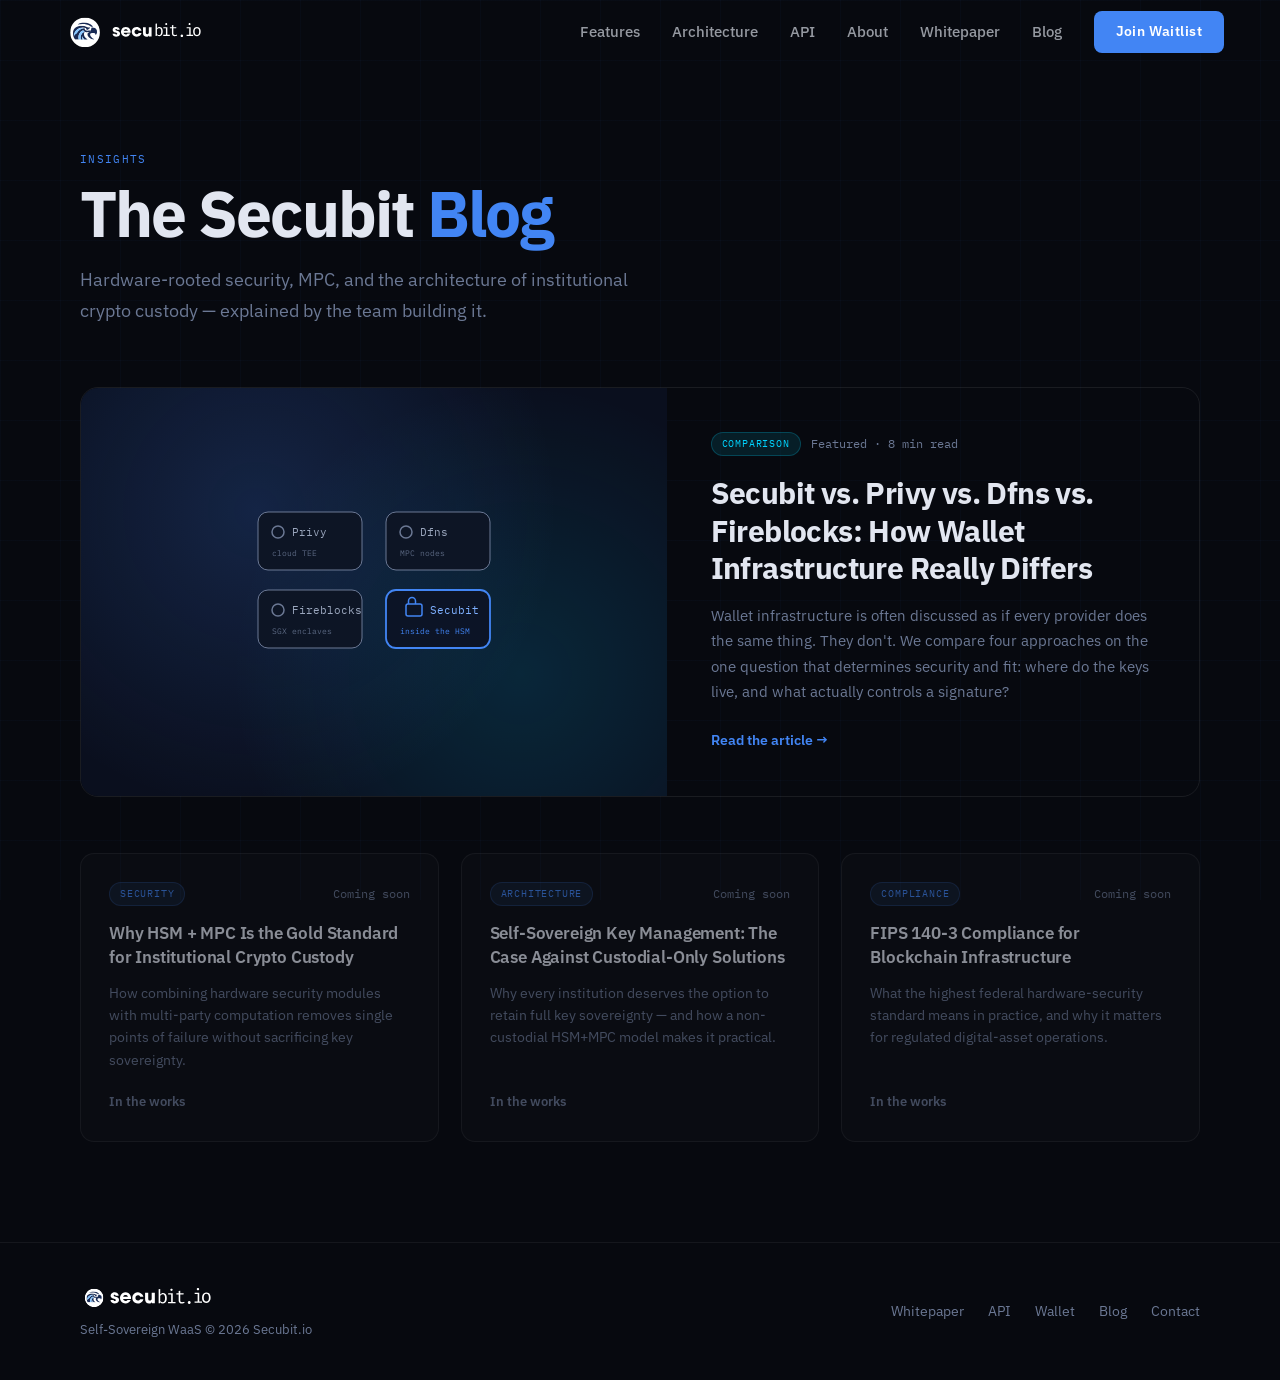
==== blogs/index.html @ 834afca8 "use marked" ====
<!DOCTYPE html>
<html lang="en">
<head>
<meta charset="UTF-8">
<meta name="viewport" content="width=device-width, initial-scale=1.0">
<title>Blog — Secubit</title>
<link rel="icon" href="../logo_favicon.png" type="image/png">
<link rel="preconnect" href="https://fonts.googleapis.com">
<link href="https://fonts.googleapis.com/css2?family=IBM+Plex+Sans:wght@300;400;500;600;700&family=IBM+Plex+Mono:wght@400;500;600&display=swap" rel="stylesheet">
<link rel="stylesheet" href="../styles.css">
<script src="/components.js" defer></script>
</head>
<body>
<div id="page">

<!-- ── Nav (shared, injected by components.js) ── -->
<div id="site-nav"></div>

<!-- ── Hero ── -->
<header class="blog-hero">
  <div class="label">Insights</div>
  <h1>The Secubit <span>Blog</span></h1>
  <p>Hardware-rooted security, MPC, and the architecture of institutional crypto custody — explained by the team building it.</p>
</header>

<div class="blog-wrap">

  <!-- Featured post -->
  <a href="posts.html?post=secubit-vs-privy-dfns-fireblocks" class="featured reveal">
    <div class="featured-visual">
      <svg width="280" height="240" viewBox="0 0 280 240" fill="none" xmlns="http://www.w3.org/2000/svg">
        <!-- four provider chips comparison -->
        <g font-family="IBM Plex Mono, monospace" font-size="11">
          <!-- node 1 -->
          <rect x="24" y="40" width="104" height="58" rx="10" fill="#0d1525" stroke="#6b7894" stroke-width="1"/>
          <circle cx="44" cy="60" r="6" fill="none" stroke="#6b7894" stroke-width="1.5"/>
          <text x="58" y="64" fill="#9aa6bd">Privy</text>
          <text x="38" y="84" fill="#5a6781" font-size="8">cloud TEE</text>
          <!-- node 2 -->
          <rect x="152" y="40" width="104" height="58" rx="10" fill="#0d1525" stroke="#6b7894" stroke-width="1"/>
          <circle cx="172" cy="60" r="6" fill="none" stroke="#6b7894" stroke-width="1.5"/>
          <text x="186" y="64" fill="#9aa6bd">Dfns</text>
          <text x="166" y="84" fill="#5a6781" font-size="8">MPC nodes</text>
          <!-- node 3 -->
          <rect x="24" y="118" width="104" height="58" rx="10" fill="#0d1525" stroke="#6b7894" stroke-width="1"/>
          <circle cx="44" cy="138" r="6" fill="none" stroke="#6b7894" stroke-width="1.5"/>
          <text x="58" y="142" fill="#9aa6bd">Fireblocks</text>
          <text x="38" y="162" fill="#5a6781" font-size="8">SGX enclaves</text>
          <!-- node 4 — Secubit highlighted -->
          <rect x="152" y="118" width="104" height="58" rx="10" fill="#0c1426" stroke="#4285F4" stroke-width="1.8"/>
          <rect x="172" y="132" width="16" height="12" rx="2" fill="none" stroke="#4285F4" stroke-width="1.5"/>
          <path d="M174.5 132 v-3 a3.5 3.5 0 0 1 7 0 v3" fill="none" stroke="#4285F4" stroke-width="1.5"/>
          <text x="196" y="142" fill="#7eb0ff">Secubit</text>
          <text x="166" y="162" fill="#4285F4" font-size="8">inside the HSM</text>
        </g>
      </svg>
    </div>
    <div class="featured-body">
      <div class="tag-row">
        <span class="tag">Comparison</span>
        <span class="meta">Featured · 8 min read</span>
      </div>
      <h2>Secubit vs. Privy vs. Dfns vs. Fireblocks: How Wallet Infrastructure Really Differs</h2>
      <p>Wallet infrastructure is often discussed as if every provider does the same thing. They don't. We compare four approaches on the one question that determines security and fit: where do the keys live, and what actually controls a signature?</p>
      <span class="read-link">Read the article →</span>
    </div>
  </a>

  <!-- Other posts -->
  <div class="posts-grid">
    <div class="post-card soon reveal">
      <div class="tag-row"><span class="tag blue">Security</span><span class="meta">Coming soon</span></div>
      <h3>Why HSM + MPC Is the Gold Standard for Institutional Crypto Custody</h3>
      <p>How combining hardware security modules with multi-party computation removes single points of failure without sacrificing key sovereignty.</p>
      <div class="card-foot">In the works</div>
    </div>
    <div class="post-card soon reveal" style="transition-delay:.1s">
      <div class="tag-row"><span class="tag blue">Architecture</span><span class="meta">Coming soon</span></div>
      <h3>Self-Sovereign Key Management: The Case Against Custodial-Only Solutions</h3>
      <p>Why every institution deserves the option to retain full key sovereignty — and how a non-custodial HSM+MPC model makes it practical.</p>
      <div class="card-foot">In the works</div>
    </div>
    <div class="post-card soon reveal" style="transition-delay:.2s">
      <div class="tag-row"><span class="tag blue">Compliance</span><span class="meta">Coming soon</span></div>
      <h3>FIPS 140-3 Compliance for Blockchain Infrastructure</h3>
      <p>What the highest federal hardware-security standard means in practice, and why it matters for regulated digital-asset operations.</p>
      <div class="card-foot">In the works</div>
    </div>
  </div>

</div>

<!-- ── Footer (shared, injected by components.js) ── -->
<div id="site-footer"></div>

</div>

</body>
</html>
---- styles.css ----
/* ── Reset & Tokens ─────────────────────────────────────────── */
*,
*::before,
*::after {
    box-sizing: border-box;
    margin: 0;
    padding: 0;
}

:root {
    --bg: #07090f;
    --bg2: #0d1120;
    --surface: rgba(255, 255, 255, 0.04);
    --border: rgba(255, 255, 255, 0.08);
    --blue: #4285F4;
    --cyan: #00d4ff;
    --text: #e2e6f0;
    --muted: #6b7894;
    --sans: 'IBM Plex Sans', sans-serif;
    --mono: 'IBM Plex Mono', monospace;
}

html {
    scroll-behavior: smooth;
}

body {
    background: var(--bg);
    color: var(--text);
    font-family: var(--sans);
    line-height: 1.65;
    overflow-x: hidden;
}

/* grid + noise overlays */
body::before {
    content: '';
    position: fixed;
    inset: 0;
    pointer-events: none;
    z-index: 0;
    background-image:
        linear-gradient(rgba(66, 133, 244, .03) 1px, transparent 1px),
        linear-gradient(90deg, rgba(66, 133, 244, .03) 1px, transparent 1px);
    background-size: 60px 60px;
}

#page {
    position: relative;
    z-index: 1;
}

a {
    color: inherit;
}

img {
    max-width: 100%;
    display: block;
}

::-webkit-scrollbar {
    width: 5px;
}

::-webkit-scrollbar-track {
    background: var(--bg);
}

::-webkit-scrollbar-thumb {
    background: rgba(66, 133, 244, .35);
    border-radius: 3px;
}

/* ── Utilities ──────────────────────────────────────────────── */
.label {
    font-family: var(--mono);
    font-size: 11px;
    letter-spacing: .12em;
    text-transform: uppercase;
    color: var(--blue);
    margin-bottom: 12px;
}

.section-head {
    margin-bottom: 56px;
}

.section-head h2 {
    font-size: clamp(28px, 3.5vw, 48px);
    font-weight: 700;
    letter-spacing: -.025em;
    line-height: 1.1;
}

.section-head h2 span {
    color: var(--blue);
}

/* fade-up on scroll */
.reveal {
    opacity: 0;
    transform: translateY(22px);
    transition: opacity .6s ease, transform .6s ease;
}

.reveal.visible {
    opacity: 1;
    transform: none;
}

/* ── Nav ────────────────────────────────────────────────────── */
nav {
    position: fixed;
    top: 0;
    left: 0;
    right: 0;
    z-index: 100;
    height: 64px;
    display: flex;
    align-items: center;
    justify-content: space-between;
    padding: 0 56px;
    transition: background .3s, border-color .3s, backdrop-filter .3s;
}

nav.scrolled {
    background: rgba(7, 9, 15, .92);
    backdrop-filter: blur(14px);
    border-bottom: 1px solid rgba(255, 255, 255, .06);
}

.nav-logo {
    height: 48px;
}

.nav-links {
    display: flex;
    align-items: center;
    gap: 32px;
}

.nav-links a:not(.btn) {
    text-decoration: none;
    font-size: 15px;
    font-weight: 500;
    color: rgba(226, 230, 240, .65);
    transition: color .2s;
}

.nav-links a:not(.btn):hover {
    color: #fff;
}

.btn {
    display: inline-block;
    background: var(--blue);
    color: #fff;
    padding: 9px 22px;
    border-radius: 8px;
    font-size: 14px;
    font-weight: 600;
    letter-spacing: .03em;
    text-decoration: none;
    border: none;
    cursor: pointer;
    font-family: var(--sans);
    transition: opacity .2s;
}

.btn:hover {
    opacity: .82;
}

.btn-ghost {
    background: transparent;
    border: 1px solid rgba(255, 255, 255, .15);
    color: var(--text);
}

.btn-ghost:hover {
    border-color: rgba(255, 255, 255, .35);
    opacity: 1;
}

/* ── Hero ───────────────────────────────────────────────────── */
#hero {
    padding: 110px 80px 72px;
    position: relative;
    overflow: hidden;
}

.hero-inner {
    min-height: calc(100vh - 182px);
    display: grid;
    grid-template-columns: 1fr 1fr;
    align-items: center;
    gap: 72px;
}

.hero-glow-l {
    position: absolute;
    top: 5%;
    left: 5%;
    width: 560px;
    height: 560px;
    border-radius: 50%;
    background: radial-gradient(circle, rgba(66, 133, 244, .14) 0%, transparent 70%);
    pointer-events: none;
}

.hero-glow-r {
    position: absolute;
    top: 25%;
    right: 0%;
    width: 380px;
    height: 380px;
    border-radius: 50%;
    background: radial-gradient(circle, rgba(0, 212, 255, .08) 0%, transparent 70%);
    pointer-events: none;
}

.hero-badge {
    display: inline-flex;
    align-items: center;
    gap: 8px;
    background: rgba(66, 133, 244, .1);
    border: 1px solid rgba(66, 133, 244, .25);
    border-radius: 100px;
    padding: 5px 16px;
    margin-bottom: 24px;
    font-family: var(--mono);
    font-size: 11px;
    color: var(--cyan);
    letter-spacing: .1em;
}

.hero-badge-dot {
    width: 6px;
    height: 6px;
    border-radius: 50%;
    background: var(--cyan);
    animation: blink 1.6s ease-in-out infinite;
}

#hero h1 {
    font-size: clamp(40px, 5vw, 68px);
    font-weight: 700;
    line-height: 1.07;
    letter-spacing: -.03em;
    margin-bottom: 20px;
}

#hero h1 .grad {
    background: linear-gradient(135deg, var(--blue) 0%, var(--cyan) 100%);
    -webkit-background-clip: text;
    -webkit-text-fill-color: transparent;
    background-clip: text;
}

#hero p {
    font-size: 18px;
    color: var(--muted);
    line-height: 1.72;
    max-width: 460px;
    margin-bottom: 32px;
}

.hero-pills {
    display: flex;
    flex-wrap: wrap;
    gap: 9px;
    margin-bottom: 36px;
}

.pill {
    font-family: var(--mono);
    font-size: 12px;
    background: rgba(255, 255, 255, .05);
    border: 1px solid rgba(255, 255, 255, .1);
    padding: 5px 14px;
    border-radius: 6px;
    color: var(--text);
}

.waitlist-form {
    display: flex;
    gap: 10px;
    flex-wrap: wrap;
}

.waitlist-form input[type=email] {
    flex: 1 1 220px;
    padding: 13px 18px;
    border-radius: 8px;
    background: rgba(255, 255, 255, .06);
    border: 1px solid rgba(255, 255, 255, .14);
    color: #fff;
    font-size: 15px;
    font-family: var(--sans);
    outline: none;
}

.waitlist-form input::placeholder {
    color: var(--muted);
}

.waitlist-success {
    display: none;
    background: rgba(0, 212, 255, .08);
    border: 1px solid rgba(0, 212, 255, .3);
    border-radius: 8px;
    padding: 13px 22px;
    color: var(--cyan);
    font-size: 15px;
}

.hero-sublinks {
    display: flex;
    gap: 24px;
    margin-top: 22px;
}

.hero-sublinks a {
    text-decoration: none;
    font-size: 14px;
    font-weight: 600;
    color: var(--blue);
    border-bottom: 1px solid rgba(66, 133, 244, .4);
    padding-bottom: 1px;
    transition: border-color .2s;
}

.hero-sublinks a:hover {
    border-color: var(--blue);
}

/* ── Security Animation ─────────────────────────────────────── */
.anim-wrap {
    width: 100%;
    max-width: 520px;
    margin: 0 auto;
    animation: float 6s ease-in-out infinite;
}

@keyframes float {

    0%,
    100% {
        transform: translateY(0)
    }

    50% {
        transform: translateY(-10px)
    }
}

@keyframes blink {

    0%,
    100% {
        opacity: 1
    }

    50% {
        opacity: 0
    }
}

@keyframes fadeUp {
    from {
        opacity: 0;
        transform: translateY(22px)
    }

    to {
        opacity: 1;
        transform: none
    }
}

/* ── Features ───────────────────────────────────────────────── */
#features {
    padding: 96px 80px;
}

.features-grid {
    display: grid;
    grid-template-columns: repeat(3, 1fr);
    gap: 2px;
    background: rgba(66, 133, 244, .04);
    border-radius: 16px;
    overflow: hidden;
}

.feat-card {
    padding: 36px 32px;
    background: var(--bg);
    border-right: 1px solid rgba(255, 255, 255, .05);
    border-bottom: 1px solid rgba(255, 255, 255, .05);
    transition: background .25s;
    cursor: default;
}

.feat-card:nth-child(3n) {
    border-right: none;
}

.feat-card:nth-child(n+4) {
    border-bottom: none;
}

.feat-card:hover {
    background: rgba(66, 133, 244, .04);
}

.feat-top {
    display: flex;
    justify-content: space-between;
    align-items: flex-start;
    margin-bottom: 16px;
}

.feat-icon {
    font-size: 26px;
    color: var(--blue);
    line-height: 1;
}

.feat-tag {
    font-family: var(--mono);
    font-size: 10px;
    letter-spacing: .08em;
    color: var(--cyan);
    background: rgba(0, 212, 255, .1);
    border: 1px solid rgba(0, 212, 255, .22);
    padding: 3px 10px;
    border-radius: 100px;
}

.feat-card h3 {
    font-size: 17px;
    font-weight: 700;
    margin-bottom: 10px;
    letter-spacing: -.01em;
}

.feat-card p {
    font-size: 14px;
    color: var(--muted);
    line-height: 1.65;
}

/* ── Architecture ───────────────────────────────────────────── */
#architecture {
    padding: 96px 80px;
    background: rgba(66, 133, 244, .04);
}

.arch-head {
    display: flex;
    justify-content: space-between;
    align-items: flex-end;
    margin-bottom: 52px;
    flex-wrap: wrap;
    gap: 20px;
}

.mode-toggle {
    display: flex;
    background: rgba(255, 255, 255, .06);
    border-radius: 10px;
    padding: 4px;
    gap: 2px;
}

.mode-btn {
    padding: 8px 22px;
    border-radius: 7px;
    border: none;
    cursor: pointer;
    font-size: 13px;
    font-weight: 600;
    font-family: var(--sans);
    text-transform: capitalize;
    transition: all .2s;
    background: transparent;
    color: var(--muted);
}

.mode-btn.active {
    background: var(--blue);
    color: #fff;
}

.flow {
    display: flex;
    align-items: center;
    gap: 0;
    flex-wrap: wrap;
    justify-content: center;
    margin-bottom: 36px;
}

.flow-step {
    background: rgba(66, 133, 244, .04);
    border: 1px solid rgba(255, 255, 255, .08);
    border-radius: 12px;
    padding: 24px 28px;
    text-align: center;
    min-width: 140px;
    border-top-width: 2px;
    transition: transform .2s;
}

.flow-step:hover {
    transform: translateY(-4px);
}

.flow-step-num {
    font-family: var(--mono);
    font-size: 10px;
    color: var(--muted);
    margin-bottom: 6px;
}

.flow-step-title {
    font-weight: 700;
    font-size: 15px;
    margin-bottom: 4px;
}

.flow-step-sub {
    font-family: var(--mono);
    font-size: 11px;
}

.flow-arrow {
    padding: 0 8px;
    color: rgba(255, 255, 255, .18);
    font-size: 20px;
}

.arch-callout {
    padding: 24px 32px;
    border-radius: 12px;
    display: flex;
    gap: 16px;
    align-items: flex-start;
}

.arch-callout strong {
    display: block;
    font-size: 15px;
    margin-bottom: 6px;
}

.arch-callout p {
    font-size: 14px;
    color: var(--muted);
    line-height: 1.65;
    margin: 0;
}

/* ── Docs ───────────────────────────────────────────────────── */
#api {
    padding: 96px 80px;
}

.api-inner {
    display: grid;
    grid-template-columns: 1fr 1fr;
    gap: 80px;
    align-items: center;
    max-width: 1200px;
    margin: 0 auto;
}

.doc-links {
    display: flex;
    flex-direction: column;
    gap: 12px;
    margin-top: 32px;
}

.doc-link {
    display: flex;
    align-items: center;
    justify-content: space-between;
    padding: 16px 20px;
    border-radius: 10px;
    background: rgba(66, 133, 244, .04);
    border: 1px solid rgba(255, 255, 255, .08);
    text-decoration: none;
    color: var(--text);
    transition: border-color .2s;
}

.doc-link:hover {
    border-color: rgba(66, 133, 244, .5);
}

.doc-link span {
    font-weight: 600;
    font-size: 15px;
}

.doc-link i {
    font-style: normal;
    font-size: 18px;
}

.codebox {
    background: #080c18;
    border: 1px solid rgba(255, 255, 255, .08);
    border-radius: 14px;
    overflow: hidden;
}

.codebox-bar {
    display: flex;
    align-items: center;
    gap: 8px;
    padding: 14px 20px;
    border-bottom: 1px solid rgba(255, 255, 255, .06);
}

.cb-dot {
    width: 12px;
    height: 12px;
    border-radius: 50%;
}

.codebox-bar span {
    font-family: var(--mono);
    font-size: 12px;
    color: var(--muted);
    margin-left: 8px;
}

pre {
    padding: 24px;
    margin: 0;
    font-family: var(--mono);
    font-size: 12.5px;
    line-height: 1.75;
    color: #c9d1d9;
    overflow-x: auto;
    tab-size: 2;
}

/* ── Blog ───────────────────────────────────────────────────── */
#blog {
    padding: 96px 80px;
    background: rgba(66, 133, 244, .04);
}

.blog-head {
    display: flex;
    justify-content: space-between;
    align-items: flex-end;
    margin-bottom: 44px;
}

.blog-head a {
    color: var(--blue);
    text-decoration: none;
    font-size: 14px;
    font-weight: 600;
}

.blog-grid {
    display: grid;
    grid-template-columns: repeat(3, 1fr);
    gap: 20px;
}

.blog-card {
    display: block;
    text-decoration: none;
    padding: 28px;
    border-radius: 12px;
    background: rgba(255, 255, 255, .03);
    border: 1px solid rgba(255, 255, 255, .07);
    transition: border-color .2s, transform .2s;
}

.blog-card:hover {
    border-color: rgba(66, 133, 244, .35);
    transform: translateY(-4px);
}

.blog-meta {
    display: flex;
    justify-content: space-between;
    align-items: center;
    margin-bottom: 16px;
}

.blog-tag {
    font-family: var(--mono);
    font-size: 10px;
    letter-spacing: .07em;
    color: var(--blue);
    background: rgba(66, 133, 244, .12);
    padding: 3px 10px;
    border-radius: 100px;
}

.blog-date {
    font-size: 12px;
    color: var(--muted);
}

.blog-card h3 {
    font-size: 15px;
    font-weight: 600;
    color: var(--text);
    line-height: 1.5;
    letter-spacing: -.01em;
}

/* ── About ──────────────────────────────────────────────────── */
#about {
    padding: 96px 80px;
}

.about-inner {
    display: grid;
    grid-template-columns: 1fr 1fr;
    gap: 80px;
    align-items: center;
    max-width: 1200px;
    margin: 0 auto;
}

.about-text h2 {
    font-size: clamp(28px, 3vw, 44px);
    font-weight: 700;
    letter-spacing: -.025em;
    margin-bottom: 20px;
    line-height: 1.15;
}

.about-text h2 span {
    color: var(--blue);
}

.about-text p {
    font-size: 16px;
    color: var(--muted);
    line-height: 1.78;
    margin-bottom: 16px;
}

.stats-grid {
    display: grid;
    grid-template-columns: 1fr 1fr;
    gap: 16px;
}

.stat-card {
    padding: 28px 24px;
    border-radius: 12px;
    background: rgba(66, 133, 244, .04);
    border: 1px solid rgba(255, 255, 255, .07);
}

.stat-val {
    font-size: 28px;
    font-weight: 700;
    margin-bottom: 6px;
}

.stat-label {
    font-size: 13px;
    color: var(--muted);
}

/* ── CTA ────────────────────────────────────────────────────── */
#cta {
    padding: 96px 80px;
}

.cta-inner {
    max-width: 680px;
    margin: 0 auto;
    text-align: center;
}

.cta-inner h2 {
    font-size: clamp(32px, 4vw, 56px);
    font-weight: 700;
    letter-spacing: -.03em;
    line-height: 1.08;
    margin-bottom: 18px;
}

.cta-inner p {
    font-size: 17px;
    color: var(--muted);
    line-height: 1.72;
    margin-bottom: 36px;
}

.cta-inner p a {
    color: var(--blue);
}

/* ── Footer ─────────────────────────────────────────────────── */
footer {
    border-top: 1px solid rgba(255, 255, 255, .06);
    padding: 40px 80px;
    display: flex;
    justify-content: space-between;
    align-items: center;
    flex-wrap: wrap;
    gap: 24px;
}

footer img {
    height: 30px;
    margin-bottom: 6px;
}

.footer-copy {
    font-size: 13px;
    color: var(--muted);
}

.footer-links {
    display: flex;
    gap: 24px;
    flex-wrap: wrap;
}

.footer-links a {
    color: var(--muted);
    text-decoration: none;
    font-size: 14px;
    transition: color .2s;
}

.footer-links a:hover {
    color: #fff;
}

/* ── Tweaks Panel ────────────────────────────────────────────── */
#tweaks-panel {
    position: fixed;
    bottom: 24px;
    right: 24px;
    z-index: 200;
    background: #10141f;
    border: 1px solid rgba(255, 255, 255, .12);
    border-radius: 14px;
    padding: 24px;
    width: 260px;
    box-shadow: 0 20px 60px rgba(0, 0, 0, .6);
    display: none;
}

#tweaks-panel.open {
    display: block;
}

.tweaks-head {
    display: flex;
    justify-content: space-between;
    align-items: center;
    margin-bottom: 20px;
}

.tweaks-head span {
    font-weight: 700;
    font-size: 15px;
}

.tweaks-close {
    background: none;
    border: none;
    color: var(--muted);
    cursor: pointer;
    font-size: 18px;
}

.tweak-row {
    margin-bottom: 16px;
}

.tweak-label {
    font-size: 12px;
    color: var(--muted);
    margin-bottom: 8px;
}

.color-swatches {
    display: flex;
    gap: 8px;
}

.swatch {
    width: 26px;
    height: 26px;
    border-radius: 50%;
    cursor: pointer;
    border: 2px solid transparent;
    transition: border-color .15s;
}

.swatch.active {
    border-color: #fff;
}

input[type=range] {
    width: 100%;
    accent-color: var(--blue);
}

/* ── Responsive ─────────────────────────────────────────────── */
@media (max-width:900px) {

    #hero {
        padding: 100px 28px 56px;
    }

    .hero-inner,
    .api-inner,
    .about-inner {
        grid-template-columns: 1fr;
        gap: 40px;
    }

    nav {
        padding: 0 24px;
    }

    .nav-links a:not(.btn) {
        display: none;
    }

    #features,
    #architecture,
    #api,
    #blog,
    #about,
    #cta {
        padding: 72px 28px;
    }

    footer {
        padding: 36px 28px;
        flex-direction: column;
        align-items: flex-start;
    }

    .features-grid,
    .blog-grid {
        grid-template-columns: 1fr;
    }

    .flow {
        gap: 8px 0;
    }

    .flow-arrow {
        transform: rotate(90deg);
    }
}

/* ── Utility additions ──────────────────────────────────────── */
.hero-content {
    animation: fadeUp .8s ease both;
}

.section-inner {
    max-width: 1200px;
    margin: 0 auto;
}

.reveal-delay-1 {
    transition-delay: .1s;
}

.reveal-delay-2 {
    transition-delay: .2s;
}

.reveal-delay-3 {
    transition-delay: .3s;
}

.anim-wrap object {
    width: 100%;
    overflow: visible;
}

/* ── Architecture additions ─────────────────────────────────── */
.arch-title {
    font-size: clamp(28px, 3.5vw, 48px);
    font-weight: 700;
    letter-spacing: -.025em;
}

.whitepaper-wrap {
    margin-top: 40px;
}

.whitepaper-link {
    display: flex;
    align-items: flex-start;
    gap: 14px;
    text-decoration: none;
    background: rgba(66, 133, 244, 0.07);
    border: 1px solid rgba(66, 133, 244, 0.25);
    border-radius: 12px;
    padding: 16px 28px;
    transition: background .2s, border-color .2s;
}

.whitepaper-link:hover {
    background: rgba(66, 133, 244, 0.13);
    border-color: rgba(66, 133, 244, 0.5);
}

.whitepaper-link-title {
    display: block;
    font-size: 15px;
    font-weight: 600;
    color: #e2e6f0;
}

.whitepaper-link-sub {
    display: block;
    font-size: 14px;
    color: var(--muted);
    margin-top: 2px;
}

/* ── Docs additions ─────────────────────────────────────────── */
.api-title {
    font-size: clamp(28px, 3vw, 44px);
    font-weight: 700;
    letter-spacing: -.025em;
    line-height: 1.12;
}

.api-title span {
    color: var(--blue);
}

.api-lead {
    font-size: 16px;
    color: var(--muted);
    line-height: 1.75;
    margin-top: 16px;
}

.doc-badge {
    font-size: 11px;
    font-family: var(--mono);
    font-weight: 400;
    color: var(--muted);
}

.doc-badge--cyan {
    color: var(--cyan);
}

.doc-arrow {
    color: var(--blue);
}

.doc-arrow--cyan {
    color: var(--cyan);
}

/* ── Code box dots ──────────────────────────────────────────── */
.cb-dot--red {
    background: #ff5f57;
}

.cb-dot--yellow {
    background: #febc2e;
}

.cb-dot--green {
    background: #28c840;
}

/* ── Blog additions ─────────────────────────────────────────── */
.blog-title {
    font-size: clamp(24px, 3vw, 40px);
    font-weight: 700;
    letter-spacing: -.025em;
}

/* ── Stat value colours ─────────────────────────────────────── */
.stat-val--blue {
    color: var(--blue);
}

.stat-val--cyan {
    color: var(--cyan);
}

/* ── Label variant ──────────────────────────────────────────── */
.label--cyan {
    color: var(--cyan);
}

/* ── CTA form ───────────────────────────────────────────────── */
#cta-form {
    justify-content: center;
}

#cta-success {
    margin-top: 0;
}

/* ════════════════════════════════════════════════════════════ */
/*  BLOG PAGES (listing + post) — used under /blogs/             */
/*  Base chrome (tokens, nav, footer, .label, .reveal, .btn)     */
/*  is shared with the rest of this file.                        */
/* ════════════════════════════════════════════════════════════ */

/*  Blog index  */
.blog-hero {
    padding: 150px 80px 60px;
    max-width: 1360px;
    margin: 0 auto;
}
.blog-hero h1 {
    font-family: var(--sans);
    font-size: clamp(40px, 5vw, 64px);
    font-weight: 700;
    letter-spacing: -.03em;
    line-height: 1.05;
    margin-bottom: 18px;
}
.blog-hero h1 span { color: var(--blue); }
.blog-hero p {
    font-size: 18px;
    color: var(--muted);
    max-width: 560px;
    line-height: 1.7;
}

.blog-wrap { max-width: 1360px; margin: 0 auto; padding: 0 80px 100px; }

/* Featured post */
.featured {
    display: grid;
    grid-template-columns: 1.1fr 1fr;
    gap: 0;
    border: 1px solid var(--border);
    border-radius: 18px;
    overflow: hidden;
    margin-bottom: 56px;
    text-decoration: none;
    color: inherit;
    transition: border-color .25s, transform .25s;
}
.featured:hover { border-color: rgba(66, 133, 244, .5); transform: translateY(-3px); }
.featured-visual {
    position: relative;
    background:
        radial-gradient(circle at 30% 30%, rgba(66, 133, 244, .18), transparent 60%),
        radial-gradient(circle at 75% 70%, rgba(0, 212, 255, .12), transparent 55%),
        #0a0f1e;
    min-height: 280px;
    display: flex;
    align-items: center;
    justify-content: center;
    overflow: hidden;
}
.featured-body { padding: 44px 44px; display: flex; flex-direction: column; justify-content: center; }
.featured-body .tag-row { display: flex; gap: 10px; align-items: center; margin-bottom: 18px; }
.featured-body h2 {
    font-family: var(--sans);
    font-size: clamp(22px, 2.4vw, 30px);
    font-weight: 700;
    line-height: 1.25;
    letter-spacing: -.02em;
    margin-bottom: 16px;
}
.featured-body p { font-size: 15px; color: var(--muted); line-height: 1.7; margin-bottom: 24px; }
.read-link { font-size: 14px; font-weight: 600; color: var(--blue); display: inline-flex; align-items: center; gap: 6px; }

.tag {
    font-family: var(--mono);
    font-size: 10px;
    letter-spacing: .08em;
    color: var(--cyan);
    background: rgba(0, 212, 255, .1);
    border: 1px solid rgba(0, 212, 255, .22);
    padding: 3px 10px;
    border-radius: 100px;
    text-transform: uppercase;
}
.tag.blue { color: var(--blue); background: rgba(66, 133, 244, .1); border-color: rgba(66, 133, 244, .22); }
.meta { font-size: 12px; color: var(--muted); font-family: var(--mono); }

/* Post grid */
.posts-grid { display: grid; grid-template-columns: repeat(3, 1fr); gap: 22px; }
.post-card {
    display: flex;
    flex-direction: column;
    padding: 28px;
    border-radius: 14px;
    background: rgba(255, 255, 255, .03);
    border: 1px solid var(--border);
    text-decoration: none;
    color: inherit;
    transition: border-color .25s, transform .25s;
}
.post-card.linked:hover { border-color: rgba(66, 133, 244, .4); transform: translateY(-4px); }
.post-card .tag-row { display: flex; justify-content: space-between; align-items: center; margin-bottom: 16px; }
.post-card h3 { font-family: var(--sans); font-size: 17px; font-weight: 600; line-height: 1.4; letter-spacing: -.01em; margin-bottom: 12px; }
.post-card p { font-size: 14px; color: var(--muted); line-height: 1.6; flex-grow: 1; }
.post-card .card-foot { margin-top: 20px; font-size: 13px; font-weight: 600; color: var(--blue); }
.post-card.soon { opacity: .6; }
.post-card.soon .card-foot { color: var(--muted); }

/*  Blog post  */
.post-hero {
    max-width: 920px;
    margin: 0 auto;
    padding: 140px 80px 0;
}
.back-link {
    display: inline-flex;
    align-items: center;
    gap: 7px;
    font-size: 14px;
    font-weight: 500;
    color: var(--muted);
    text-decoration: none;
    margin-bottom: 32px;
    transition: color .2s;
}
.back-link:hover { color: var(--text); }
.post-hero .tag-row { display: flex; gap: 12px; align-items: center; margin-bottom: 22px; }
.post-hero h1 {
    font-family: var(--sans);
    font-size: clamp(30px, 4vw, 46px);
    font-weight: 700;
    line-height: 1.18;
    letter-spacing: -.025em;
    margin-bottom: 28px;
}
.byline {
    display: flex;
    align-items: center;
    gap: 14px;
    padding-bottom: 36px;
    border-bottom: 1px solid var(--border);
}
.byline .avatar {
    width: 44px;
    height: 44px;
    border-radius: 50%;
    background: linear-gradient(135deg, var(--blue), var(--cyan));
    display: flex;
    align-items: center;
    justify-content: center;
    font-weight: 700;
    font-size: 16px;
    color: #fff;
    flex-shrink: 0;
}
.byline .who { font-size: 14px; font-weight: 600; }
.byline .when { font-size: 13px; color: var(--muted); }

/* article body */
.article { max-width: 920px; margin: 0 auto; padding: 44px 80px 60px; }
.article > * { margin-bottom: 24px; }
.article p { font-size: 17px; line-height: 1.78; color: #c3cad8; }
.article .lead { font-size: 19px; color: var(--text); line-height: 1.7; }
.article h2 {
    font-family: var(--sans);
    font-size: 27px;
    font-weight: 700;
    letter-spacing: -.02em;
    margin-top: 24px;
    margin-bottom: 16px;
    padding-top: 16px;
}
.article h3 {
    font-family: var(--sans);
    font-size: 20px;
    font-weight: 600;
    letter-spacing: -.01em;
    margin-top: 16px;
    margin-bottom: 4px;
    color: var(--text);
}
.article strong { color: var(--text); font-weight: 600; }
.article a { color: var(--blue); text-decoration: none; border-bottom: 1px solid rgba(66, 133, 244, .4); }
.article a:hover { border-color: var(--blue); }
.article ul { list-style: none; padding: 0; }
.article ul li {
    font-size: 17px;
    line-height: 1.7;
    color: #c3cad8;
    padding-left: 26px;
    position: relative;
    margin-bottom: 14px;
}
.article ul li::before {
    content: '';
    position: absolute;
    left: 4px;
    top: 12px;
    width: 7px;
    height: 7px;
    border-radius: 50%;
    background: var(--blue);
}
.article hr { border: none; border-top: 1px solid var(--border); margin: 40px 0; }

/* highlight callout for best-fit lines */
.bestfit {
    background: rgba(66, 133, 244, .06);
    border-left: 3px solid var(--blue);
    border-radius: 0 8px 8px 0;
    padding: 14px 20px;
    font-size: 16px;
    color: var(--text);
}

/* table */
.table-scroll { overflow-x: auto; border: 1px solid var(--border); border-radius: 12px; margin: 8px 0; }
table.cmp {
    border-collapse: collapse;
    width: 100%;
    min-width: 680px;
    font-size: 13.5px;
}
table.cmp th, table.cmp td {
    padding: 13px 16px;
    text-align: left;
    vertical-align: top;
    border-bottom: 1px solid var(--border);
    line-height: 1.5;
}
table.cmp thead th {
    background: rgba(255, 255, 255, .03);
    font-family: var(--mono);
    font-size: 12px;
    letter-spacing: .03em;
    color: var(--text);
    font-weight: 600;
}
table.cmp thead th:last-child { color: var(--cyan); }
table.cmp tbody th {
    font-weight: 600;
    color: var(--text);
    background: rgba(255, 255, 255, .015);
    white-space: nowrap;
}
table.cmp td { color: var(--muted); }
table.cmp td:last-child { color: #aebbd0; }
table.cmp tbody tr:last-child th, table.cmp tbody tr:last-child td { border-bottom: none; }
table.cmp sup { color: var(--blue); font-size: 10px; }

/* references */
.references { max-width: 920px; margin: 0 auto; padding: 0 80px 40px; }
.references h2 { font-family: var(--sans); font-size: 20px; font-weight: 700; margin-bottom: 18px; }
.references ol { padding-left: 20px; }
.references li { font-size: 13.5px; color: var(--muted); line-height: 1.6; margin-bottom: 12px; word-break: break-word; }
.references a { color: var(--blue); text-decoration: none; }
.references a:hover { text-decoration: underline; }
.disclaimer { font-size: 12.5px; color: var(--muted); font-style: italic; line-height: 1.7; margin-top: 28px; }

/* CTA strip */
.post-cta {
    max-width: 920px;
    margin: 0 auto 90px;
    padding: 0 80px;
}
.post-cta-inner {
    background: linear-gradient(180deg, rgba(66, 133, 244, .08), rgba(66, 133, 244, .02));
    border: 1px solid rgba(66, 133, 244, .25);
    border-radius: 16px;
    padding: 40px;
    text-align: center;
}
.post-cta-inner h3 { font-family: var(--sans); font-size: 26px; font-weight: 700; margin-bottom: 12px; letter-spacing: -.02em; }
.post-cta-inner p { font-size: 15px; color: var(--muted); margin-bottom: 24px; }

/* Posts are rendered from Markdown at blogs/posts.html?post=<slug>. The renderer
   reuses the post-hero + .article look and JS adds .lead / table.cmp / .bestfit /
   .references so it matches a normal post; these rules only cover the few elements
   .article doesn't already style (ol, blockquote, code). */
.md-rendered ol { padding-left: 22px; }
.md-rendered ol li { font-size: 17px; line-height: 1.7; color: #c3cad8; margin-bottom: 14px; }
.md-rendered blockquote {
    border-left: 3px solid var(--blue);
    background: rgba(66, 133, 244, .06);
    border-radius: 0 8px 8px 0;
    padding: 14px 20px;
    color: var(--text);
}
.md-rendered blockquote > :last-child { margin-bottom: 0; }
.md-rendered img { border-radius: 12px; }
.md-rendered code {
    font-family: var(--mono);
    font-size: .9em;
    background: var(--surface);
    border: 1px solid var(--border);
    border-radius: 5px;
    padding: 1px 6px;
}
.md-rendered pre {
    background: var(--surface);
    border: 1px solid var(--border);
    border-radius: 12px;
    padding: 18px 20px;
    overflow-x: auto;
}
.md-rendered pre code { background: none; border: none; padding: 0; font-size: 13.5px; line-height: 1.7; }

/* Blog responsive (nav/footer handled by the shared @media above) */
@media (max-width: 900px) {
    .blog-hero { padding: 120px 24px 40px; }
    .blog-wrap { padding: 0 24px 70px; }
    .featured { grid-template-columns: 1fr; }
    .featured-visual { min-height: 200px; }
    .featured-body { padding: 32px 28px; }
    .posts-grid { grid-template-columns: 1fr; }
    .post-hero, .article, .references, .post-cta { padding-left: 22px; padding-right: 22px; }
}
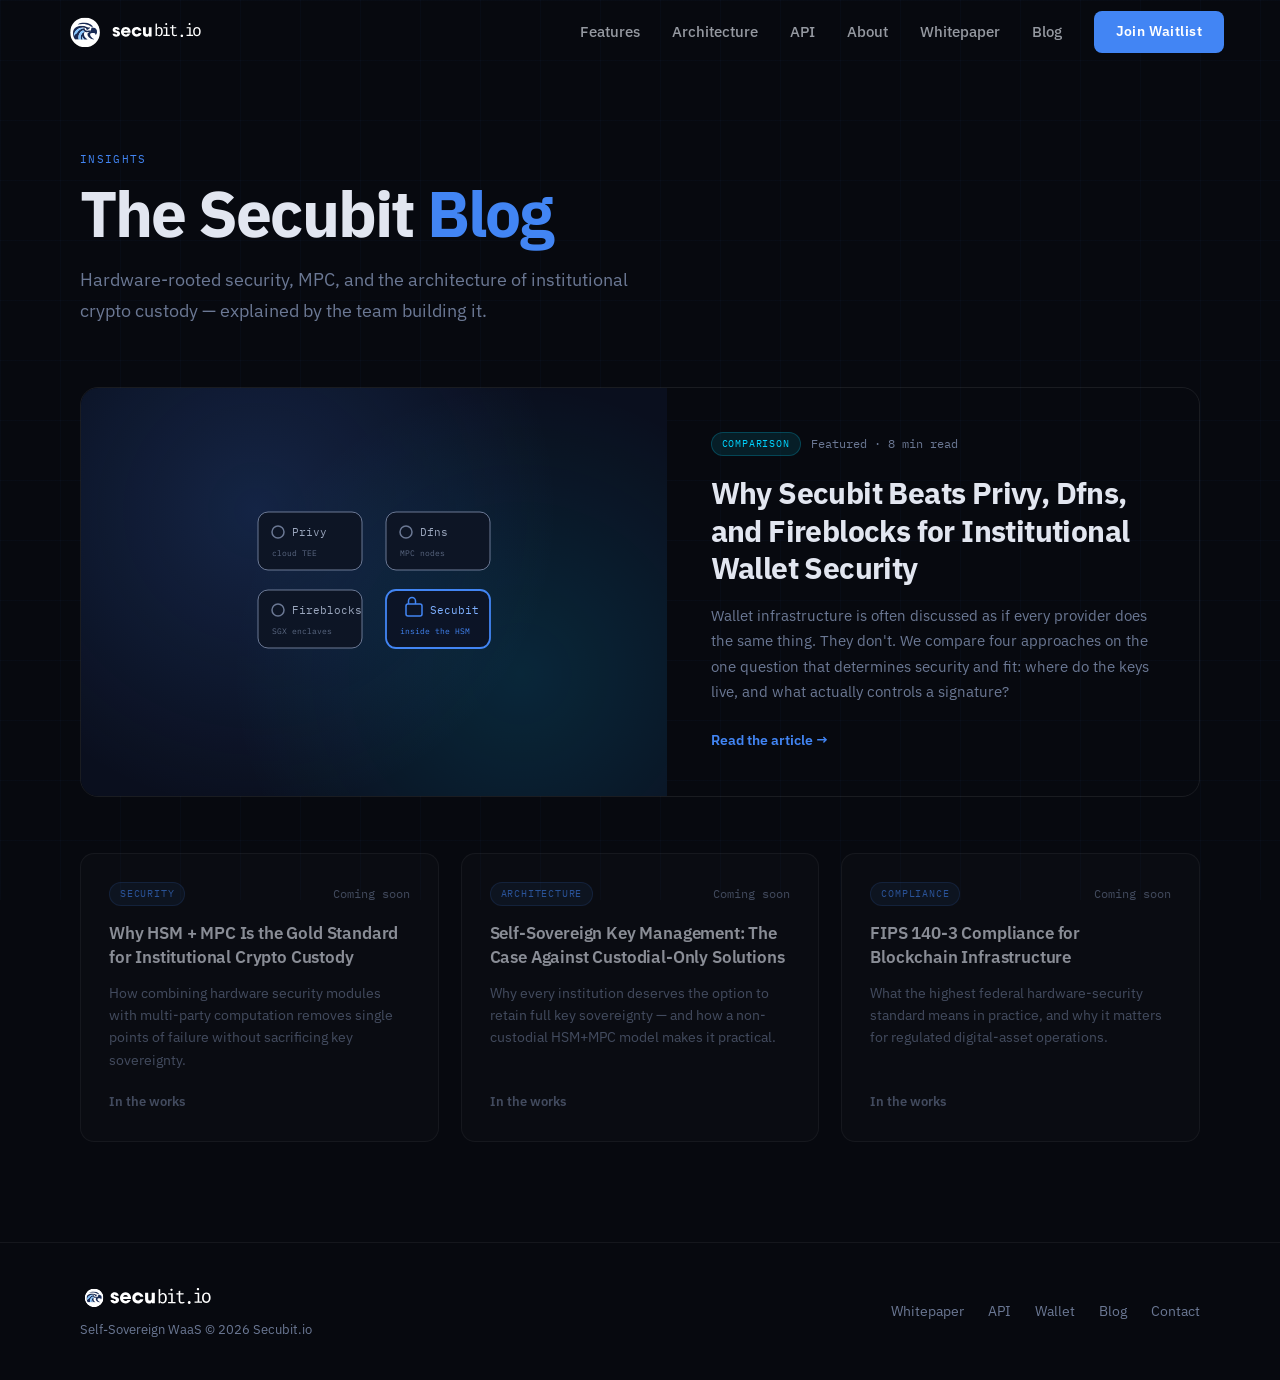
==== commit 98281c3f: "update the post content" ====
--- a/blogs/index.html
+++ b/blogs/index.html
@@ -1,99 +1,111 @@
 <!DOCTYPE html>
 <html lang="en">
+
 <head>
-<meta charset="UTF-8">
-<meta name="viewport" content="width=device-width, initial-scale=1.0">
-<title>Blog — Secubit</title>
-<link rel="icon" href="../logo_favicon.png" type="image/png">
-<link rel="preconnect" href="https://fonts.googleapis.com">
-<link href="https://fonts.googleapis.com/css2?family=IBM+Plex+Sans:wght@300;400;500;600;700&family=IBM+Plex+Mono:wght@400;500;600&display=swap" rel="stylesheet">
-<link rel="stylesheet" href="../styles.css">
-<script src="/components.js" defer></script>
+  <meta charset="UTF-8">
+  <meta name="viewport" content="width=device-width, initial-scale=1.0">
+  <title>Blog — Secubit</title>
+  <link rel="icon" href="../logo_favicon.png" type="image/png">
+  <link rel="preconnect" href="https://fonts.googleapis.com">
+  <link
+    href="https://fonts.googleapis.com/css2?family=IBM+Plex+Sans:wght@300;400;500;600;700&family=IBM+Plex+Mono:wght@400;500;600&display=swap"
+    rel="stylesheet">
+  <link rel="stylesheet" href="../styles.css">
+  <script src="/components.js" defer></script>
 </head>
+
 <body>
-<div id="page">
+  <div id="page">
 
-<!-- ── Nav (shared, injected by components.js) ── -->
-<div id="site-nav"></div>
+    <!-- ── Nav (shared, injected by components.js) ── -->
+    <div id="site-nav"></div>
 
-<!-- ── Hero ── -->
-<header class="blog-hero">
-  <div class="label">Insights</div>
-  <h1>The Secubit <span>Blog</span></h1>
-  <p>Hardware-rooted security, MPC, and the architecture of institutional crypto custody — explained by the team building it.</p>
-</header>
+    <!-- ── Hero ── -->
+    <header class="blog-hero">
+      <div class="label">Insights</div>
+      <h1>The Secubit <span>Blog</span></h1>
+      <p>Hardware-rooted security, MPC, and the architecture of institutional crypto custody — explained by the team
+        building it.</p>
+    </header>
 
-<div class="blog-wrap">
+    <div class="blog-wrap">
 
-  <!-- Featured post -->
-  <a href="posts.html?post=secubit-vs-privy-dfns-fireblocks" class="featured reveal">
-    <div class="featured-visual">
-      <svg width="280" height="240" viewBox="0 0 280 240" fill="none" xmlns="http://www.w3.org/2000/svg">
-        <!-- four provider chips comparison -->
-        <g font-family="IBM Plex Mono, monospace" font-size="11">
-          <!-- node 1 -->
-          <rect x="24" y="40" width="104" height="58" rx="10" fill="#0d1525" stroke="#6b7894" stroke-width="1"/>
-          <circle cx="44" cy="60" r="6" fill="none" stroke="#6b7894" stroke-width="1.5"/>
-          <text x="58" y="64" fill="#9aa6bd">Privy</text>
-          <text x="38" y="84" fill="#5a6781" font-size="8">cloud TEE</text>
-          <!-- node 2 -->
-          <rect x="152" y="40" width="104" height="58" rx="10" fill="#0d1525" stroke="#6b7894" stroke-width="1"/>
-          <circle cx="172" cy="60" r="6" fill="none" stroke="#6b7894" stroke-width="1.5"/>
-          <text x="186" y="64" fill="#9aa6bd">Dfns</text>
-          <text x="166" y="84" fill="#5a6781" font-size="8">MPC nodes</text>
-          <!-- node 3 -->
-          <rect x="24" y="118" width="104" height="58" rx="10" fill="#0d1525" stroke="#6b7894" stroke-width="1"/>
-          <circle cx="44" cy="138" r="6" fill="none" stroke="#6b7894" stroke-width="1.5"/>
-          <text x="58" y="142" fill="#9aa6bd">Fireblocks</text>
-          <text x="38" y="162" fill="#5a6781" font-size="8">SGX enclaves</text>
-          <!-- node 4 — Secubit highlighted -->
-          <rect x="152" y="118" width="104" height="58" rx="10" fill="#0c1426" stroke="#4285F4" stroke-width="1.8"/>
-          <rect x="172" y="132" width="16" height="12" rx="2" fill="none" stroke="#4285F4" stroke-width="1.5"/>
-          <path d="M174.5 132 v-3 a3.5 3.5 0 0 1 7 0 v3" fill="none" stroke="#4285F4" stroke-width="1.5"/>
-          <text x="196" y="142" fill="#7eb0ff">Secubit</text>
-          <text x="166" y="162" fill="#4285F4" font-size="8">inside the HSM</text>
-        </g>
-      </svg>
+      <!-- Featured post -->
+      <a href="posts.html?post=secubit-vs-privy-dfns-fireblocks" class="featured reveal">
+        <div class="featured-visual">
+          <svg width="280" height="240" viewBox="0 0 280 240" fill="none" xmlns="http://www.w3.org/2000/svg">
+            <!-- four provider chips comparison -->
+            <g font-family="IBM Plex Mono, monospace" font-size="11">
+              <!-- node 1 -->
+              <rect x="24" y="40" width="104" height="58" rx="10" fill="#0d1525" stroke="#6b7894" stroke-width="1" />
+              <circle cx="44" cy="60" r="6" fill="none" stroke="#6b7894" stroke-width="1.5" />
+              <text x="58" y="64" fill="#9aa6bd">Privy</text>
+              <text x="38" y="84" fill="#5a6781" font-size="8">cloud TEE</text>
+              <!-- node 2 -->
+              <rect x="152" y="40" width="104" height="58" rx="10" fill="#0d1525" stroke="#6b7894" stroke-width="1" />
+              <circle cx="172" cy="60" r="6" fill="none" stroke="#6b7894" stroke-width="1.5" />
+              <text x="186" y="64" fill="#9aa6bd">Dfns</text>
+              <text x="166" y="84" fill="#5a6781" font-size="8">MPC nodes</text>
+              <!-- node 3 -->
+              <rect x="24" y="118" width="104" height="58" rx="10" fill="#0d1525" stroke="#6b7894" stroke-width="1" />
+              <circle cx="44" cy="138" r="6" fill="none" stroke="#6b7894" stroke-width="1.5" />
+              <text x="58" y="142" fill="#9aa6bd">Fireblocks</text>
+              <text x="38" y="162" fill="#5a6781" font-size="8">SGX enclaves</text>
+              <!-- node 4 — Secubit highlighted -->
+              <rect x="152" y="118" width="104" height="58" rx="10" fill="#0c1426" stroke="#4285F4"
+                stroke-width="1.8" />
+              <rect x="172" y="132" width="16" height="12" rx="2" fill="none" stroke="#4285F4" stroke-width="1.5" />
+              <path d="M174.5 132 v-3 a3.5 3.5 0 0 1 7 0 v3" fill="none" stroke="#4285F4" stroke-width="1.5" />
+              <text x="196" y="142" fill="#7eb0ff">Secubit</text>
+              <text x="166" y="162" fill="#4285F4" font-size="8">inside the HSM</text>
+            </g>
+          </svg>
+        </div>
+        <div class="featured-body">
+          <div class="tag-row">
+            <span class="tag">Comparison</span>
+            <span class="meta">Featured · 8 min read</span>
+          </div>
+          <h2>Why Secubit Beats Privy, Dfns, and Fireblocks for Institutional Wallet Security</h2>
+          <p>Wallet infrastructure is often discussed as if every provider does the same thing. They don't. We compare
+            four approaches on the one question that determines security and fit: where do the keys live, and what
+            actually controls a signature?</p>
+          <span class="read-link">Read the article →</span>
+        </div>
+      </a>
+
+      <!-- Other posts -->
+      <div class="posts-grid">
+        <div class="post-card soon reveal">
+          <div class="tag-row"><span class="tag blue">Security</span><span class="meta">Coming soon</span></div>
+          <h3>Why HSM + MPC Is the Gold Standard for Institutional Crypto Custody</h3>
+          <p>How combining hardware security modules with multi-party computation removes single points of failure
+            without sacrificing key sovereignty.</p>
+          <div class="card-foot">In the works</div>
+        </div>
+        <div class="post-card soon reveal" style="transition-delay:.1s">
+          <div class="tag-row"><span class="tag blue">Architecture</span><span class="meta">Coming soon</span></div>
+          <h3>Self-Sovereign Key Management: The Case Against Custodial-Only Solutions</h3>
+          <p>Why every institution deserves the option to retain full key sovereignty — and how a non-custodial HSM+MPC
+            model makes it practical.</p>
+          <div class="card-foot">In the works</div>
+        </div>
+        <div class="post-card soon reveal" style="transition-delay:.2s">
+          <div class="tag-row"><span class="tag blue">Compliance</span><span class="meta">Coming soon</span></div>
+          <h3>FIPS 140-3 Compliance for Blockchain Infrastructure</h3>
+          <p>What the highest federal hardware-security standard means in practice, and why it matters for regulated
+            digital-asset operations.</p>
+          <div class="card-foot">In the works</div>
+        </div>
+      </div>
+
     </div>
-    <div class="featured-body">
-      <div class="tag-row">
-        <span class="tag">Comparison</span>
-        <span class="meta">Featured · 8 min read</span>
-      </div>
-      <h2>Secubit vs. Privy vs. Dfns vs. Fireblocks: How Wallet Infrastructure Really Differs</h2>
-      <p>Wallet infrastructure is often discussed as if every provider does the same thing. They don't. We compare four approaches on the one question that determines security and fit: where do the keys live, and what actually controls a signature?</p>
-      <span class="read-link">Read the article →</span>
-    </div>
-  </a>
 
-  <!-- Other posts -->
-  <div class="posts-grid">
-    <div class="post-card soon reveal">
-      <div class="tag-row"><span class="tag blue">Security</span><span class="meta">Coming soon</span></div>
-      <h3>Why HSM + MPC Is the Gold Standard for Institutional Crypto Custody</h3>
-      <p>How combining hardware security modules with multi-party computation removes single points of failure without sacrificing key sovereignty.</p>
-      <div class="card-foot">In the works</div>
-    </div>
-    <div class="post-card soon reveal" style="transition-delay:.1s">
-      <div class="tag-row"><span class="tag blue">Architecture</span><span class="meta">Coming soon</span></div>
-      <h3>Self-Sovereign Key Management: The Case Against Custodial-Only Solutions</h3>
-      <p>Why every institution deserves the option to retain full key sovereignty — and how a non-custodial HSM+MPC model makes it practical.</p>
-      <div class="card-foot">In the works</div>
-    </div>
-    <div class="post-card soon reveal" style="transition-delay:.2s">
-      <div class="tag-row"><span class="tag blue">Compliance</span><span class="meta">Coming soon</span></div>
-      <h3>FIPS 140-3 Compliance for Blockchain Infrastructure</h3>
-      <p>What the highest federal hardware-security standard means in practice, and why it matters for regulated digital-asset operations.</p>
-      <div class="card-foot">In the works</div>
-    </div>
+    <!-- ── Footer (shared, injected by components.js) ── -->
+    <div id="site-footer"></div>
+
   </div>
 
-</div>
+</body>
 
-<!-- ── Footer (shared, injected by components.js) ── -->
-<div id="site-footer"></div>
-
-</div>
-
-</body>
-</html>
+</html>
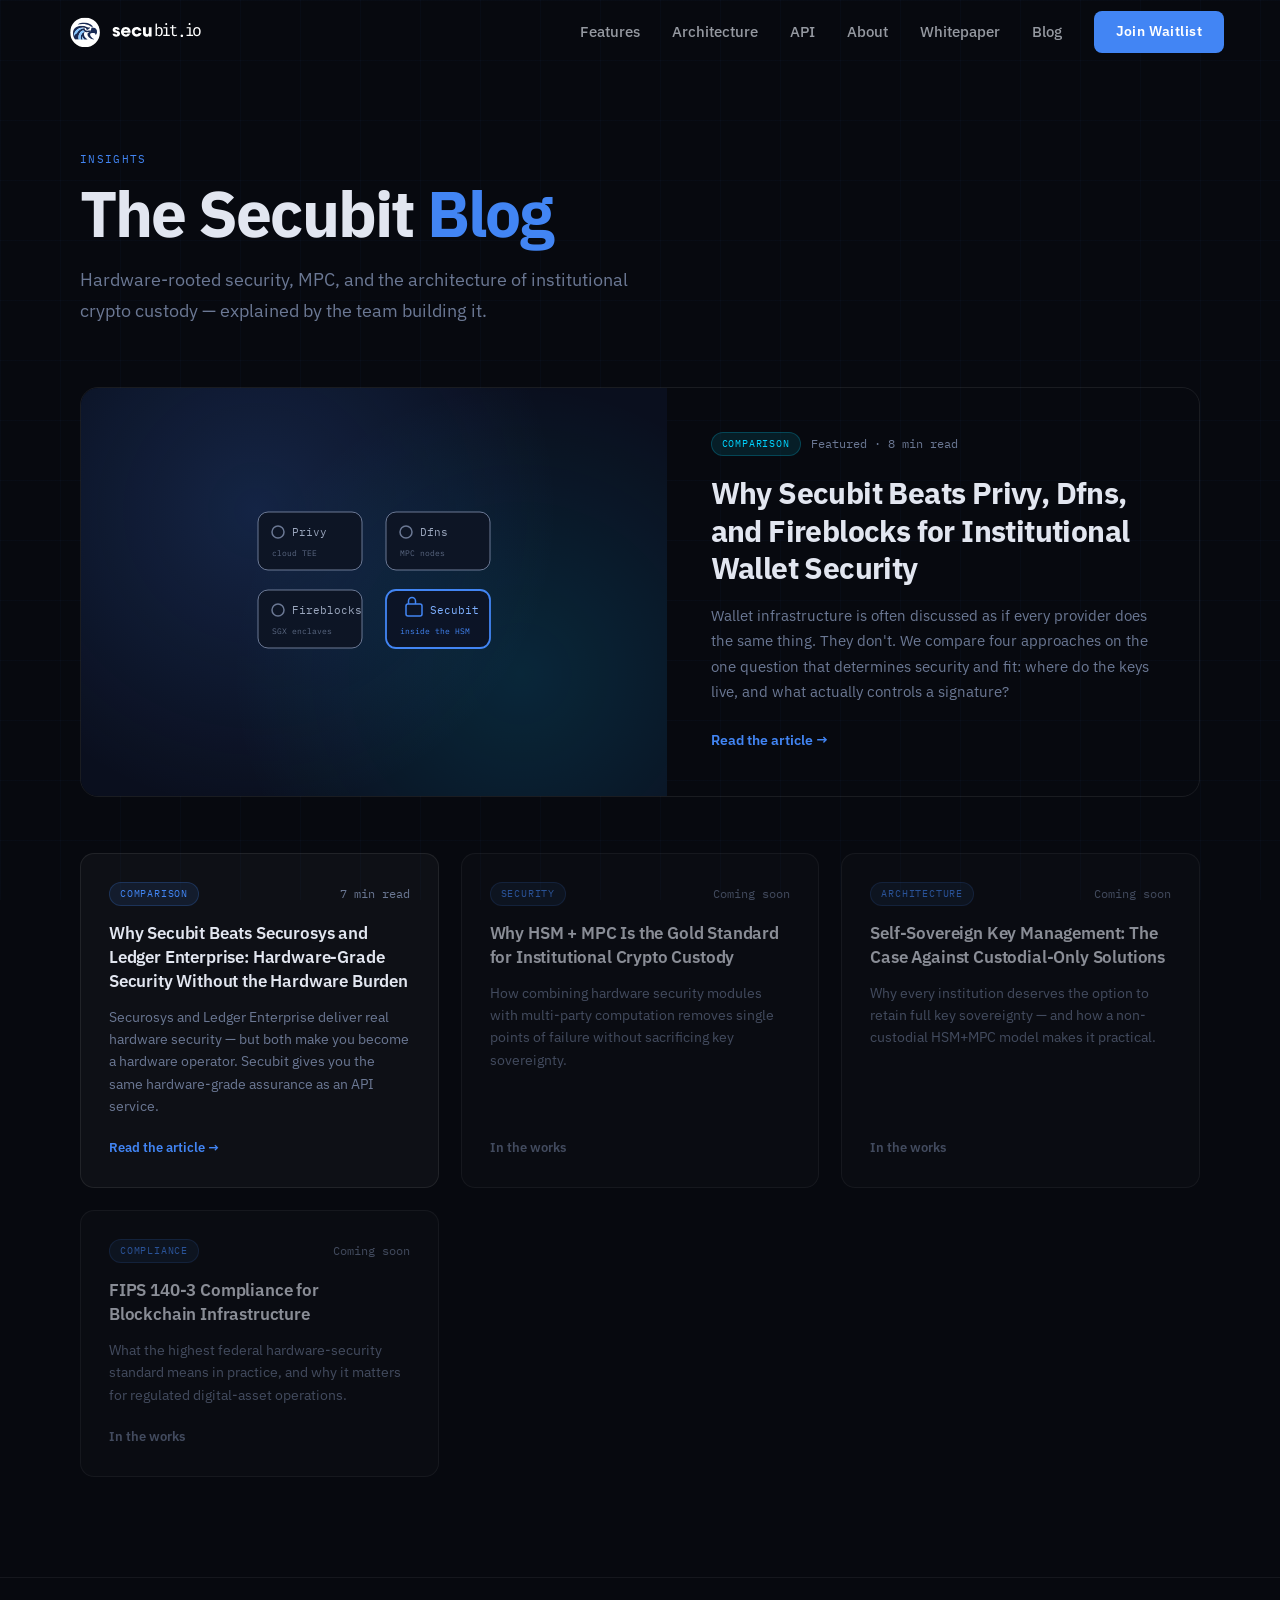
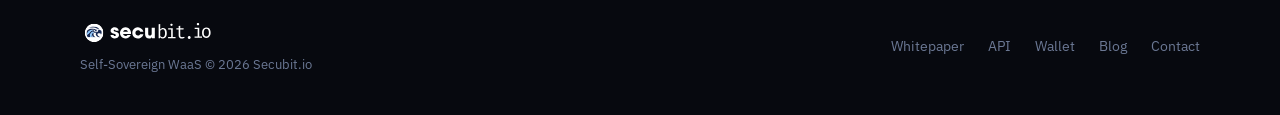
==== commit 887e18a3: "add 2nd post" ====
--- a/blogs/index.html
+++ b/blogs/index.html
@@ -76,6 +76,13 @@
 
       <!-- Other posts -->
       <div class="posts-grid">
+        <a href="posts.html?post=secubit-vs-securosys-ledger-enterprise" class="post-card linked reveal">
+          <div class="tag-row"><span class="tag blue">Comparison</span><span class="meta">7 min read</span></div>
+          <h3>Why Secubit Beats Securosys and Ledger Enterprise: Hardware-Grade Security Without the Hardware Burden</h3>
+          <p>Securosys and Ledger Enterprise deliver real hardware security — but both make you become a hardware
+            operator. Secubit gives you the same hardware-grade assurance as an API service.</p>
+          <div class="card-foot">Read the article →</div>
+        </a>
         <div class="post-card soon reveal">
           <div class="tag-row"><span class="tag blue">Security</span><span class="meta">Coming soon</span></div>
           <h3>Why HSM + MPC Is the Gold Standard for Institutional Crypto Custody</h3>
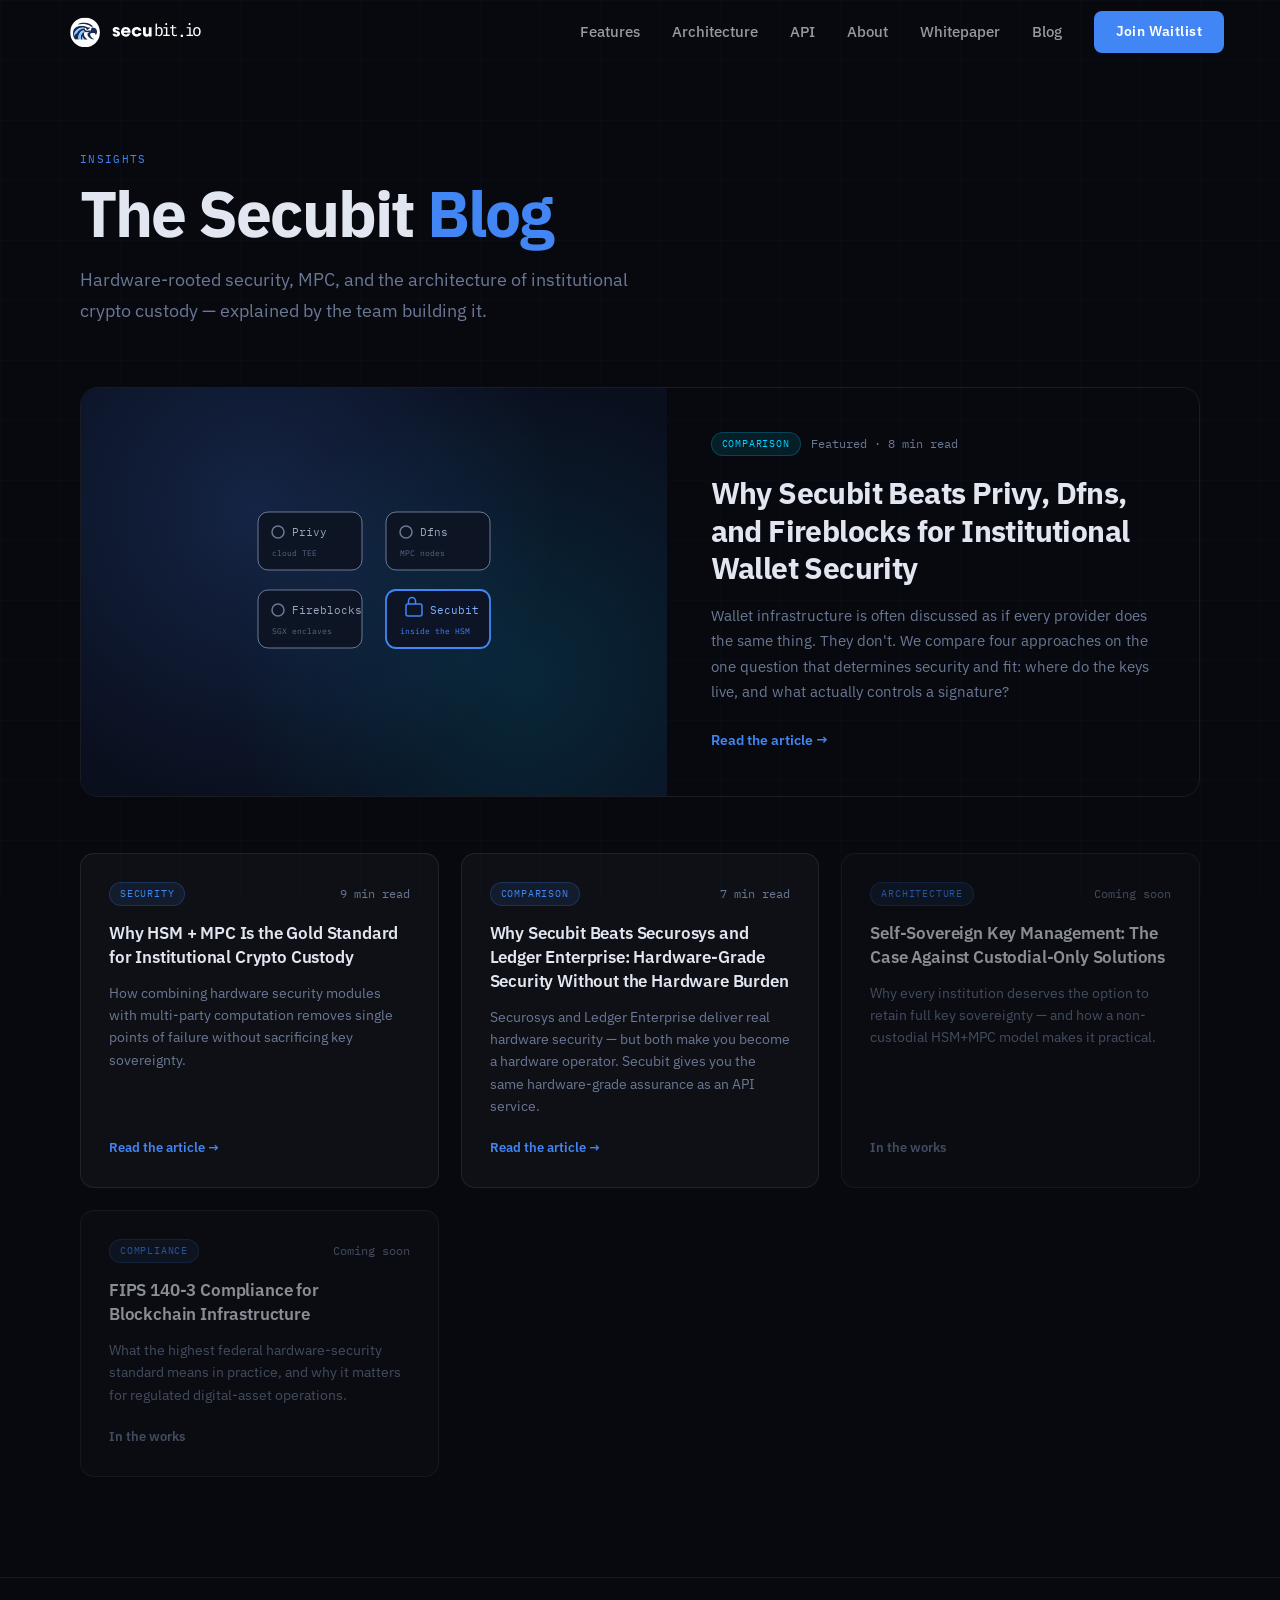
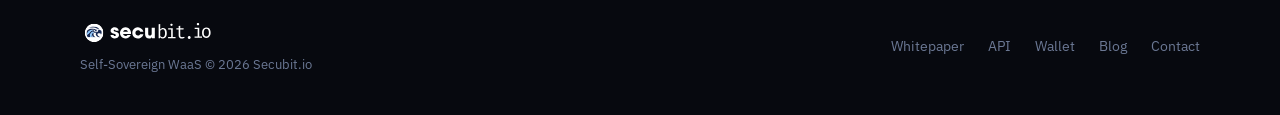
==== commit 15db7bc8: "add HSM + MPC gold standard blog post Co-Authored-By: Claude Opus 4.8 <noreply@anthropic.com>" ====
--- a/blogs/index.html
+++ b/blogs/index.html
@@ -76,6 +76,13 @@
 
       <!-- Other posts -->
       <div class="posts-grid">
+        <a href="posts.html?post=why-hsm-mpc-gold-standard" class="post-card linked reveal">
+          <div class="tag-row"><span class="tag blue">Security</span><span class="meta">9 min read</span></div>
+          <h3>Why HSM + MPC Is the Gold Standard for Institutional Crypto Custody</h3>
+          <p>How combining hardware security modules with multi-party computation removes single points of failure
+            without sacrificing key sovereignty.</p>
+          <div class="card-foot">Read the article →</div>
+        </a>
         <a href="posts.html?post=secubit-vs-securosys-ledger-enterprise" class="post-card linked reveal">
           <div class="tag-row"><span class="tag blue">Comparison</span><span class="meta">7 min read</span></div>
           <h3>Why Secubit Beats Securosys and Ledger Enterprise: Hardware-Grade Security Without the Hardware Burden</h3>
@@ -83,13 +90,6 @@
             operator. Secubit gives you the same hardware-grade assurance as an API service.</p>
           <div class="card-foot">Read the article →</div>
         </a>
-        <div class="post-card soon reveal">
-          <div class="tag-row"><span class="tag blue">Security</span><span class="meta">Coming soon</span></div>
-          <h3>Why HSM + MPC Is the Gold Standard for Institutional Crypto Custody</h3>
-          <p>How combining hardware security modules with multi-party computation removes single points of failure
-            without sacrificing key sovereignty.</p>
-          <div class="card-foot">In the works</div>
-        </div>
         <div class="post-card soon reveal" style="transition-delay:.1s">
           <div class="tag-row"><span class="tag blue">Architecture</span><span class="meta">Coming soon</span></div>
           <h3>Self-Sovereign Key Management: The Case Against Custodial-Only Solutions</h3>
--- a/styles.css
+++ b/styles.css
@@ -1067,6 +1067,20 @@
     color: var(--cyan);
 }
 
+.doc-link--disabled {
+    opacity: .55;
+    cursor: default;
+    pointer-events: none;
+}
+
+.doc-link .doc-soon {
+    font-size: 11px;
+    font-family: var(--mono);
+    font-weight: 400;
+    color: var(--muted);
+    white-space: nowrap;
+}
+
 .doc-arrow {
     color: var(--blue);
 }
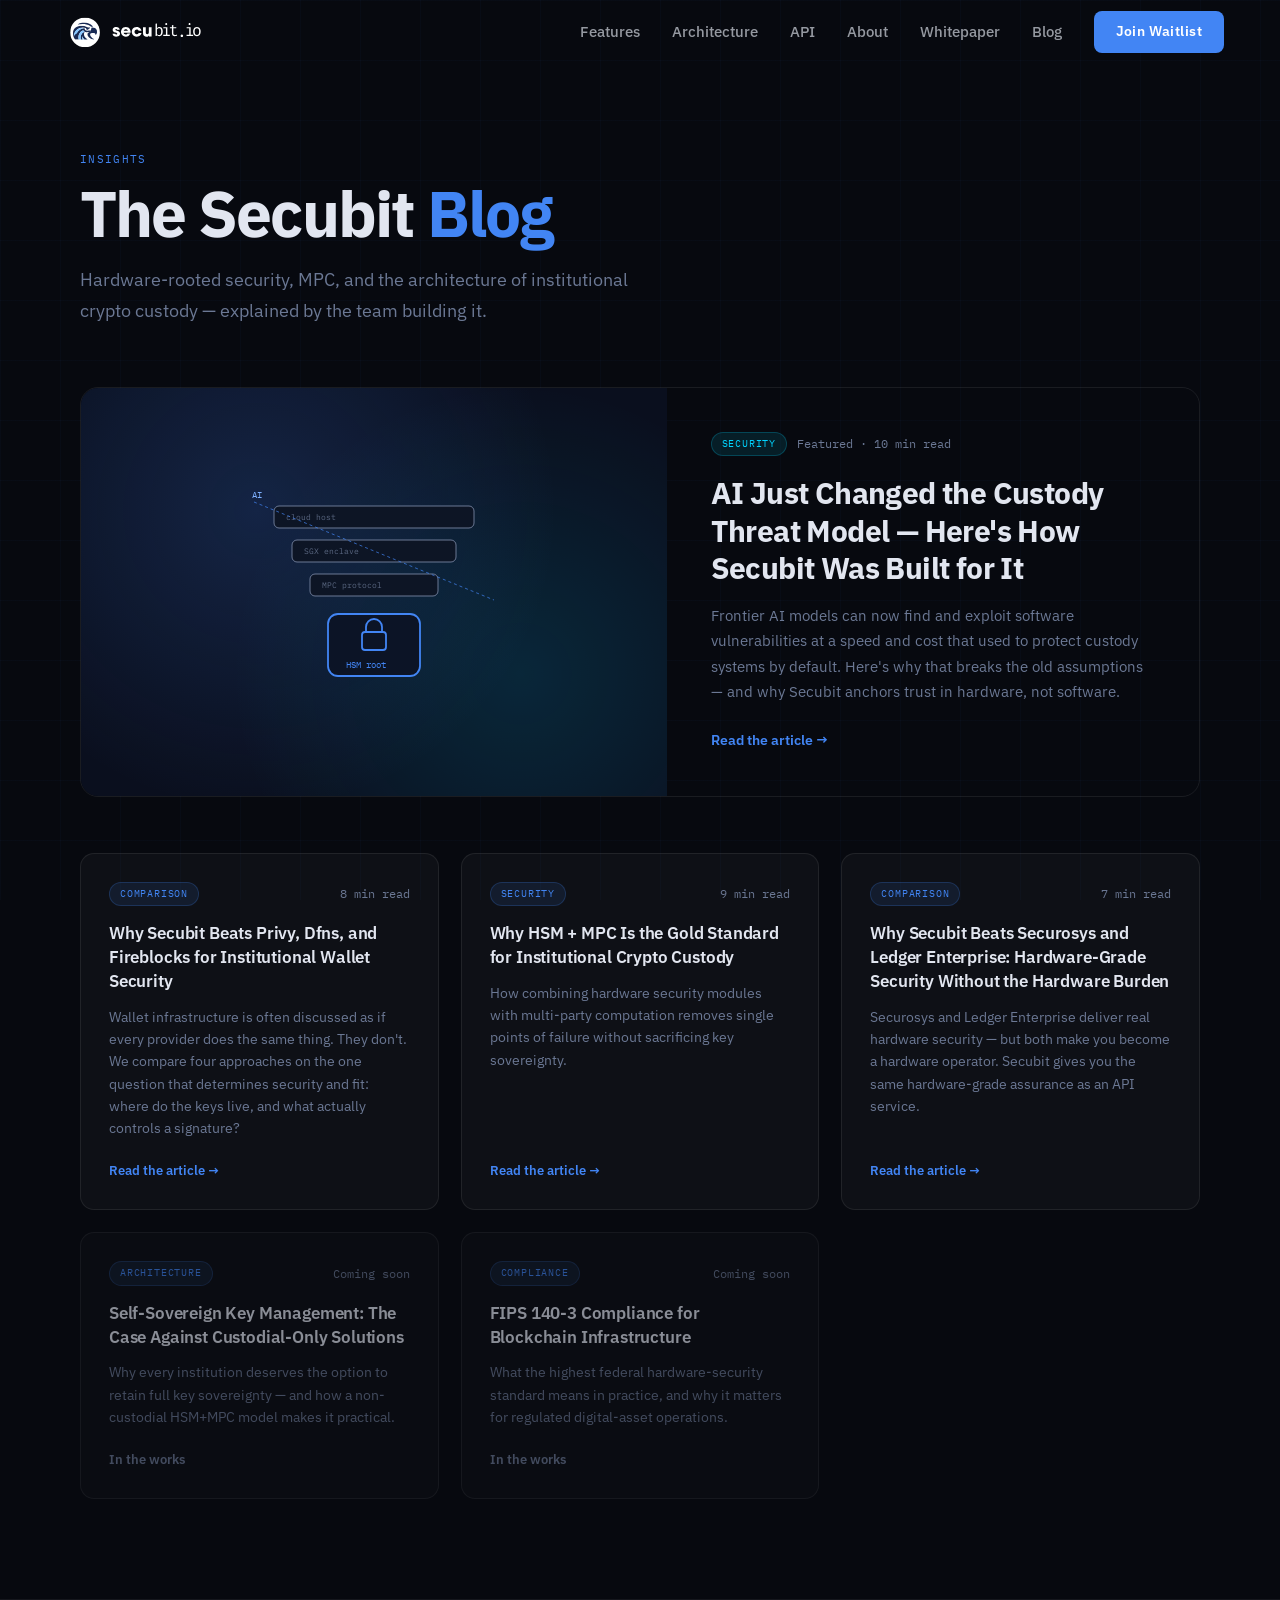
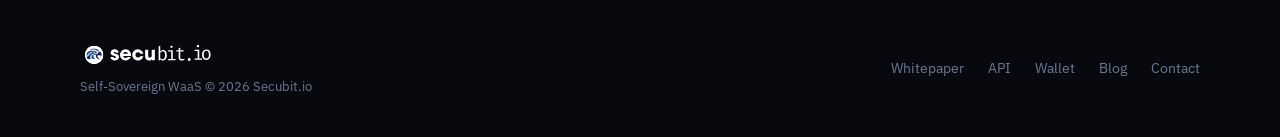
==== commit e2d33eb5: "add ai threats tp custody" ====
--- a/blogs/index.html
+++ b/blogs/index.html
@@ -31,51 +31,52 @@
     <div class="blog-wrap">
 
       <!-- Featured post -->
-      <a href="posts.html?post=secubit-vs-privy-dfns-fireblocks" class="featured reveal">
+      <a href="posts.html?post=ai-threats-to-crypto-custody" class="featured reveal">
         <div class="featured-visual">
           <svg width="280" height="240" viewBox="0 0 280 240" fill="none" xmlns="http://www.w3.org/2000/svg">
-            <!-- four provider chips comparison -->
-            <g font-family="IBM Plex Mono, monospace" font-size="11">
-              <!-- node 1 -->
-              <rect x="24" y="40" width="104" height="58" rx="10" fill="#0d1525" stroke="#6b7894" stroke-width="1" />
-              <circle cx="44" cy="60" r="6" fill="none" stroke="#6b7894" stroke-width="1.5" />
-              <text x="58" y="64" fill="#9aa6bd">Privy</text>
-              <text x="38" y="84" fill="#5a6781" font-size="8">cloud TEE</text>
-              <!-- node 2 -->
-              <rect x="152" y="40" width="104" height="58" rx="10" fill="#0d1525" stroke="#6b7894" stroke-width="1" />
-              <circle cx="172" cy="60" r="6" fill="none" stroke="#6b7894" stroke-width="1.5" />
-              <text x="186" y="64" fill="#9aa6bd">Dfns</text>
-              <text x="166" y="84" fill="#5a6781" font-size="8">MPC nodes</text>
-              <!-- node 3 -->
-              <rect x="24" y="118" width="104" height="58" rx="10" fill="#0d1525" stroke="#6b7894" stroke-width="1" />
-              <circle cx="44" cy="138" r="6" fill="none" stroke="#6b7894" stroke-width="1.5" />
-              <text x="58" y="142" fill="#9aa6bd">Fireblocks</text>
-              <text x="38" y="162" fill="#5a6781" font-size="8">SGX enclaves</text>
-              <!-- node 4 — Secubit highlighted -->
-              <rect x="152" y="118" width="104" height="58" rx="10" fill="#0c1426" stroke="#4285F4"
-                stroke-width="1.8" />
-              <rect x="172" y="132" width="16" height="12" rx="2" fill="none" stroke="#4285F4" stroke-width="1.5" />
-              <path d="M174.5 132 v-3 a3.5 3.5 0 0 1 7 0 v3" fill="none" stroke="#4285F4" stroke-width="1.5" />
-              <text x="196" y="142" fill="#7eb0ff">Secubit</text>
-              <text x="166" y="162" fill="#4285F4" font-size="8">inside the HSM</text>
+            <g font-family="IBM Plex Mono, monospace" font-size="8">
+              <!-- software layers being scanned by AI -->
+              <rect x="40" y="34" width="200" height="22" rx="5" fill="#0d1525" stroke="#6b7894" stroke-width="1" />
+              <text x="52" y="48" fill="#5a6781">cloud host</text>
+              <rect x="58" y="68" width="164" height="22" rx="5" fill="#0d1525" stroke="#6b7894" stroke-width="1" />
+              <text x="70" y="82" fill="#5a6781">SGX enclave</text>
+              <rect x="76" y="102" width="128" height="22" rx="5" fill="#0d1525" stroke="#6b7894" stroke-width="1" />
+              <text x="88" y="116" fill="#5a6781">MPC protocol</text>
+              <!-- AI scan beam -->
+              <line x1="20" y1="30" x2="260" y2="128" stroke="#4285F4" stroke-width="1" stroke-dasharray="3 3"
+                opacity="0.7" />
+              <text x="18" y="26" fill="#7eb0ff" font-size="9">AI</text>
+              <!-- hardware root at the core -->
+              <rect x="94" y="142" width="92" height="62" rx="10" fill="#0c1426" stroke="#4285F4" stroke-width="1.8" />
+              <rect x="128" y="160" width="24" height="18" rx="3" fill="none" stroke="#4285F4" stroke-width="1.8" />
+              <path d="M132 160 v-5 a8 8 0 0 1 16 0 v5" fill="none" stroke="#4285F4" stroke-width="1.8" />
+              <text x="112" y="196" fill="#4285F4" font-size="9">HSM root</text>
             </g>
           </svg>
         </div>
         <div class="featured-body">
           <div class="tag-row">
-            <span class="tag">Comparison</span>
-            <span class="meta">Featured · 8 min read</span>
+            <span class="tag">Security</span>
+            <span class="meta">Featured · 10 min read</span>
           </div>
-          <h2>Why Secubit Beats Privy, Dfns, and Fireblocks for Institutional Wallet Security</h2>
-          <p>Wallet infrastructure is often discussed as if every provider does the same thing. They don't. We compare
-            four approaches on the one question that determines security and fit: where do the keys live, and what
-            actually controls a signature?</p>
+          <h2>AI Just Changed the Custody Threat Model — Here's How Secubit Was Built for It</h2>
+          <p>Frontier AI models can now find and exploit software vulnerabilities at a speed and cost that used to
+            protect custody systems by default. Here's why that breaks the old assumptions — and why Secubit anchors
+            trust in hardware, not software.</p>
           <span class="read-link">Read the article →</span>
         </div>
       </a>
 
       <!-- Other posts -->
       <div class="posts-grid">
+        <a href="posts.html?post=secubit-vs-privy-dfns-fireblocks" class="post-card linked reveal">
+          <div class="tag-row"><span class="tag blue">Comparison</span><span class="meta">8 min read</span></div>
+          <h3>Why Secubit Beats Privy, Dfns, and Fireblocks for Institutional Wallet Security</h3>
+          <p>Wallet infrastructure is often discussed as if every provider does the same thing. They don't. We compare
+            four approaches on the one question that determines security and fit: where do the keys live, and what
+            actually controls a signature?</p>
+          <div class="card-foot">Read the article →</div>
+        </a>
         <a href="posts.html?post=why-hsm-mpc-gold-standard" class="post-card linked reveal">
           <div class="tag-row"><span class="tag blue">Security</span><span class="meta">9 min read</span></div>
           <h3>Why HSM + MPC Is the Gold Standard for Institutional Crypto Custody</h3>
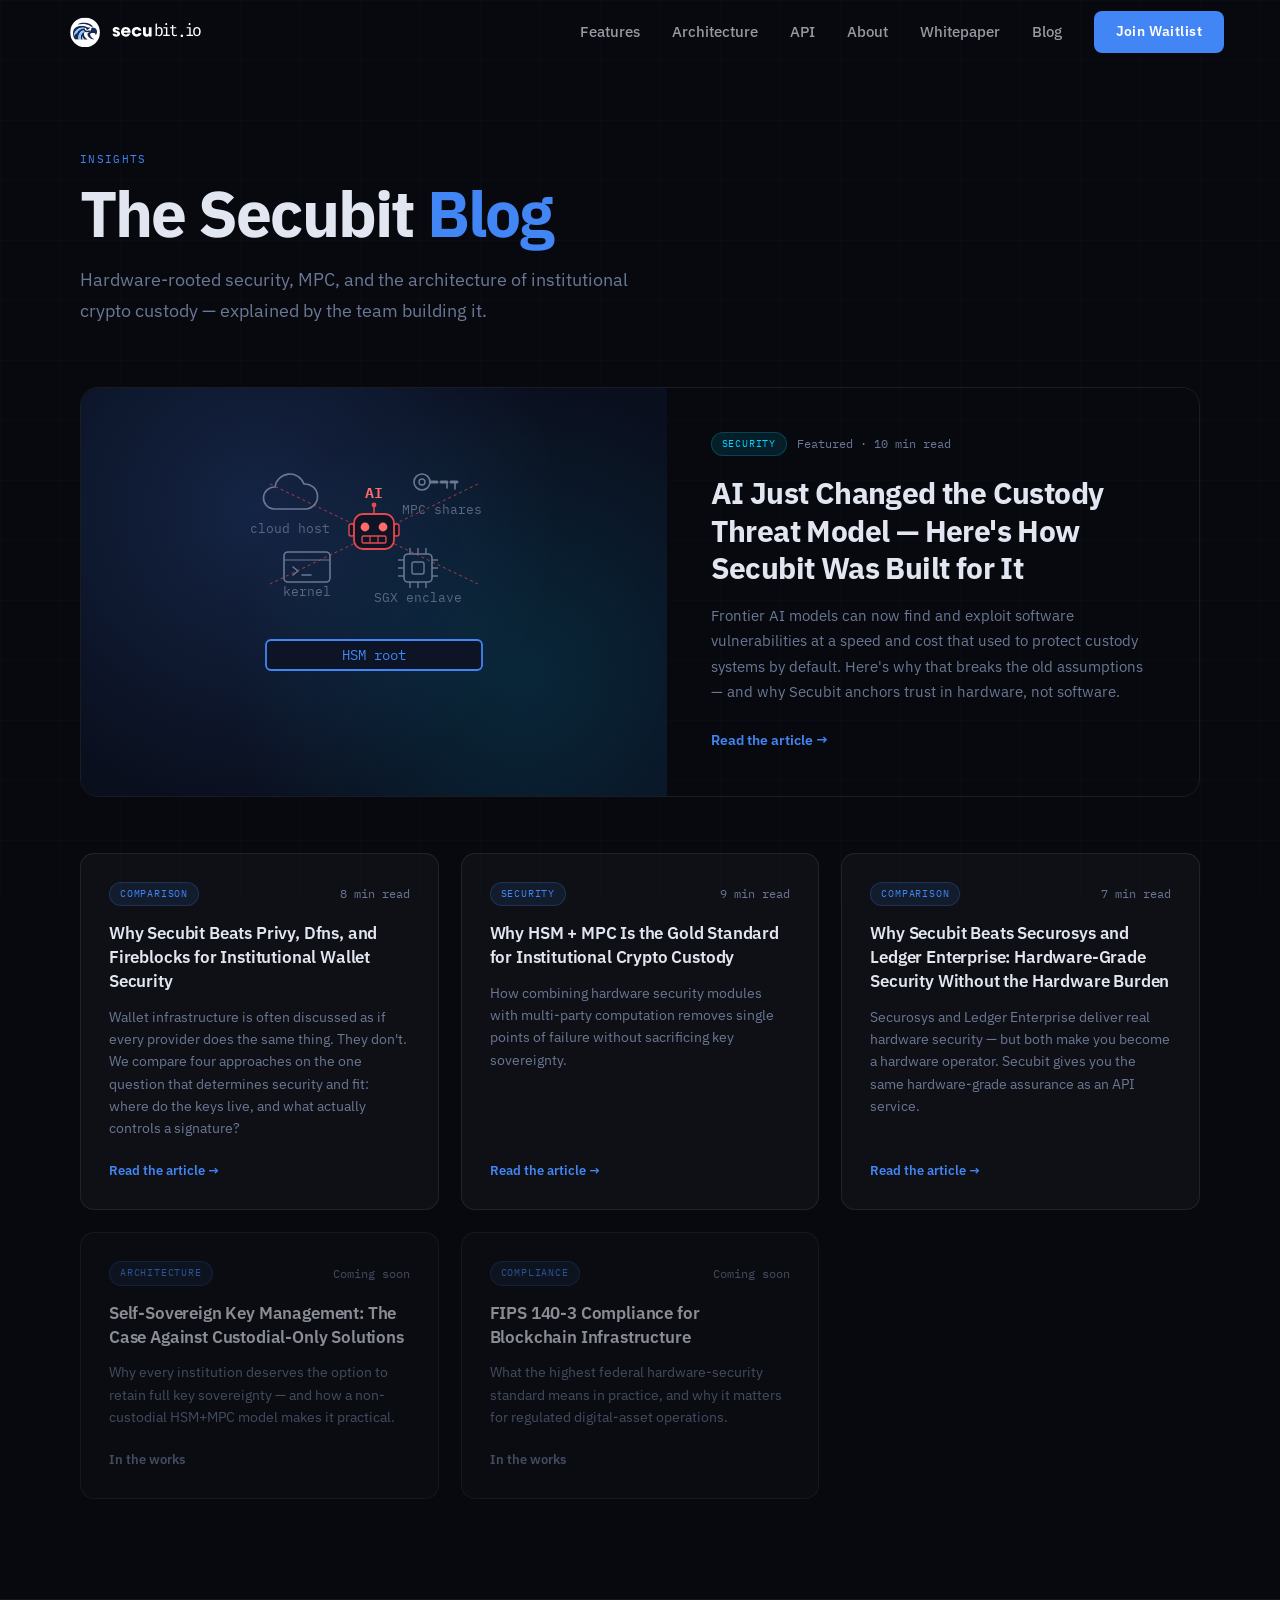
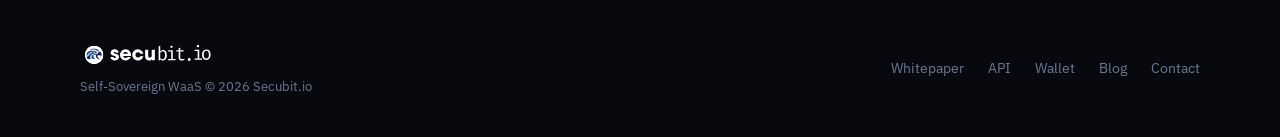
==== commit 0254dac3: "update the hero svg" ====
--- a/blogs/index.html
+++ b/blogs/index.html
@@ -34,23 +34,77 @@
       <a href="posts.html?post=ai-threats-to-crypto-custody" class="featured reveal">
         <div class="featured-visual">
           <svg width="280" height="240" viewBox="0 0 280 240" fill="none" xmlns="http://www.w3.org/2000/svg">
-            <g font-family="IBM Plex Mono, monospace" font-size="8">
+            <g font-family="IBM Plex Mono, monospace" font-size="13">
               <!-- software layers being scanned by AI -->
-              <rect x="40" y="34" width="200" height="22" rx="5" fill="#0d1525" stroke="#6b7894" stroke-width="1" />
-              <text x="52" y="48" fill="#5a6781">cloud host</text>
-              <rect x="58" y="68" width="164" height="22" rx="5" fill="#0d1525" stroke="#6b7894" stroke-width="1" />
-              <text x="70" y="82" fill="#5a6781">SGX enclave</text>
-              <rect x="76" y="102" width="128" height="22" rx="5" fill="#0d1525" stroke="#6b7894" stroke-width="1" />
-              <text x="88" y="116" fill="#5a6781">MPC protocol</text>
-              <!-- AI scan beam -->
-              <line x1="20" y1="30" x2="260" y2="128" stroke="#4285F4" stroke-width="1" stroke-dasharray="3 3"
+              <!-- cloud host -->
+              <g transform="translate(0,-15)">
+                <path d="M40 52 a11 11 0 0 1 1 -22 a15 15 0 0 1 29 -3 a10 10 0 0 1 2 25 z" fill="none"
+                  stroke="#6b7894" stroke-width="1.6" />
+                <text x="56" y="76" fill="#5a6781" text-anchor="middle">cloud host</text>
+              </g>
+              <!-- SGX enclave = CPU chip (sits lower than cloud & MPC) -->
+              <g transform="translate(44,52)">
+                <rect x="126" y="30" width="28" height="28" rx="4" fill="none" stroke="#6b7894" stroke-width="1.6" />
+                <rect x="134" y="38" width="12" height="12" rx="2" fill="none" stroke="#6b7894" stroke-width="1.4" />
+                <g stroke="#6b7894" stroke-width="1.4">
+                  <line x1="132" y1="24" x2="132" y2="30" />
+                  <line x1="140" y1="24" x2="140" y2="30" />
+                  <line x1="148" y1="24" x2="148" y2="30" />
+                  <line x1="132" y1="58" x2="132" y2="64" />
+                  <line x1="140" y1="58" x2="140" y2="64" />
+                  <line x1="148" y1="58" x2="148" y2="64" />
+                  <line x1="120" y1="36" x2="126" y2="36" />
+                  <line x1="120" y1="44" x2="126" y2="44" />
+                  <line x1="120" y1="52" x2="126" y2="52" />
+                  <line x1="154" y1="36" x2="160" y2="36" />
+                  <line x1="154" y1="44" x2="160" y2="44" />
+                  <line x1="154" y1="52" x2="160" y2="52" />
+                </g>
+                <text x="140" y="78" fill="#5a6781" text-anchor="middle">SGX enclave</text>
+              </g>
+              <!-- MPC = split key shares -->
+              <g transform="translate(-16,-34)">
+              <circle cx="204" cy="44" r="8" fill="none" stroke="#6b7894" stroke-width="1.6" />
+              <circle cx="204" cy="44" r="3" fill="none" stroke="#6b7894" stroke-width="1.4" />
+              <g stroke="#6b7894" stroke-width="3" stroke-linecap="round">
+                <line x1="213" y1="44" x2="219" y2="44" />
+                <line x1="223" y1="44" x2="229" y2="44" />
+                <line x1="233" y1="44" x2="239" y2="44" />
+              </g>
+              <g stroke="#6b7894" stroke-width="1.6" stroke-linecap="round">
+                <line x1="229" y1="44" x2="229" y2="50" />
+                <line x1="237" y1="44" x2="237" y2="51" />
+              </g>
+              <text x="224" y="76" fill="#5a6781" text-anchor="middle">MPC shares</text>
+              </g>
+              <!-- kernel = terminal window -->
+              <rect x="50" y="80" width="46" height="30" rx="4" fill="none" stroke="#6b7894" stroke-width="1.6" />
+              <line x1="50" y1="88" x2="96" y2="88" stroke="#6b7894" stroke-width="1.2" />
+              <path d="M59 95 l5 4 l-5 4" fill="none" stroke="#6b7894" stroke-width="1.6" stroke-linecap="round"
+                stroke-linejoin="round" />
+              <line x1="68" y1="103" x2="77" y2="103" stroke="#6b7894" stroke-width="1.6" stroke-linecap="round" />
+              <text x="73" y="124" fill="#5a6781" text-anchor="middle">kernel</text>
+              <!-- AI scan crosshair (large X covering cloud / SGX / MPC) -->
+              <line x1="36" y1="12" x2="244" y2="112" stroke="#e5484d" stroke-width="1" stroke-dasharray="3 3"
                 opacity="0.7" />
-              <text x="18" y="26" fill="#7eb0ff" font-size="9">AI</text>
+              <line x1="244" y1="12" x2="36" y2="112" stroke="#e5484d" stroke-width="1" stroke-dasharray="3 3"
+                opacity="0.7" />
+              <!-- AI = skeleton-like bot head -->
+              <text x="140" y="26" fill="#ff6b6b" font-size="15" font-weight="600" text-anchor="middle">AI</text>
+              <line x1="140" y1="42" x2="140" y2="35" stroke="#e5484d" stroke-width="1.5" />
+              <circle cx="140" cy="33" r="2.4" fill="#e5484d" />
+              <rect x="115" y="52" width="5" height="12" rx="2" fill="#0c1426" stroke="#e5484d" stroke-width="1.4" />
+              <rect x="160" y="52" width="5" height="12" rx="2" fill="#0c1426" stroke="#e5484d" stroke-width="1.4" />
+              <rect x="120" y="42" width="40" height="35" rx="9" fill="#0c1426" stroke="#e5484d" stroke-width="1.8" />
+              <circle cx="131" cy="55" r="4.4" fill="#ff6b6b" />
+              <circle cx="149" cy="55" r="4.4" fill="#ff6b6b" />
+              <rect x="128" y="64" width="24" height="7" rx="1.5" fill="none" stroke="#e5484d" stroke-width="1.4" />
+              <line x1="136" y1="64" x2="136" y2="71" stroke="#e5484d" stroke-width="1.2" />
+              <line x1="144" y1="64" x2="144" y2="71" stroke="#e5484d" stroke-width="1.2" />
               <!-- hardware root at the core -->
-              <rect x="94" y="142" width="92" height="62" rx="10" fill="#0c1426" stroke="#4285F4" stroke-width="1.8" />
-              <rect x="128" y="160" width="24" height="18" rx="3" fill="none" stroke="#4285F4" stroke-width="1.8" />
-              <path d="M132 160 v-5 a8 8 0 0 1 16 0 v5" fill="none" stroke="#4285F4" stroke-width="1.8" />
-              <text x="112" y="196" fill="#4285F4" font-size="9">HSM root</text>
+              <rect x="32" y="168" width="216" height="30" rx="5" fill="#0c1426" stroke="#4285F4" stroke-width="1.8" />
+              <text x="140" y="183" fill="#4285F4" font-size="14" text-anchor="middle"
+                dominant-baseline="central">HSM root</text>
             </g>
           </svg>
         </div>
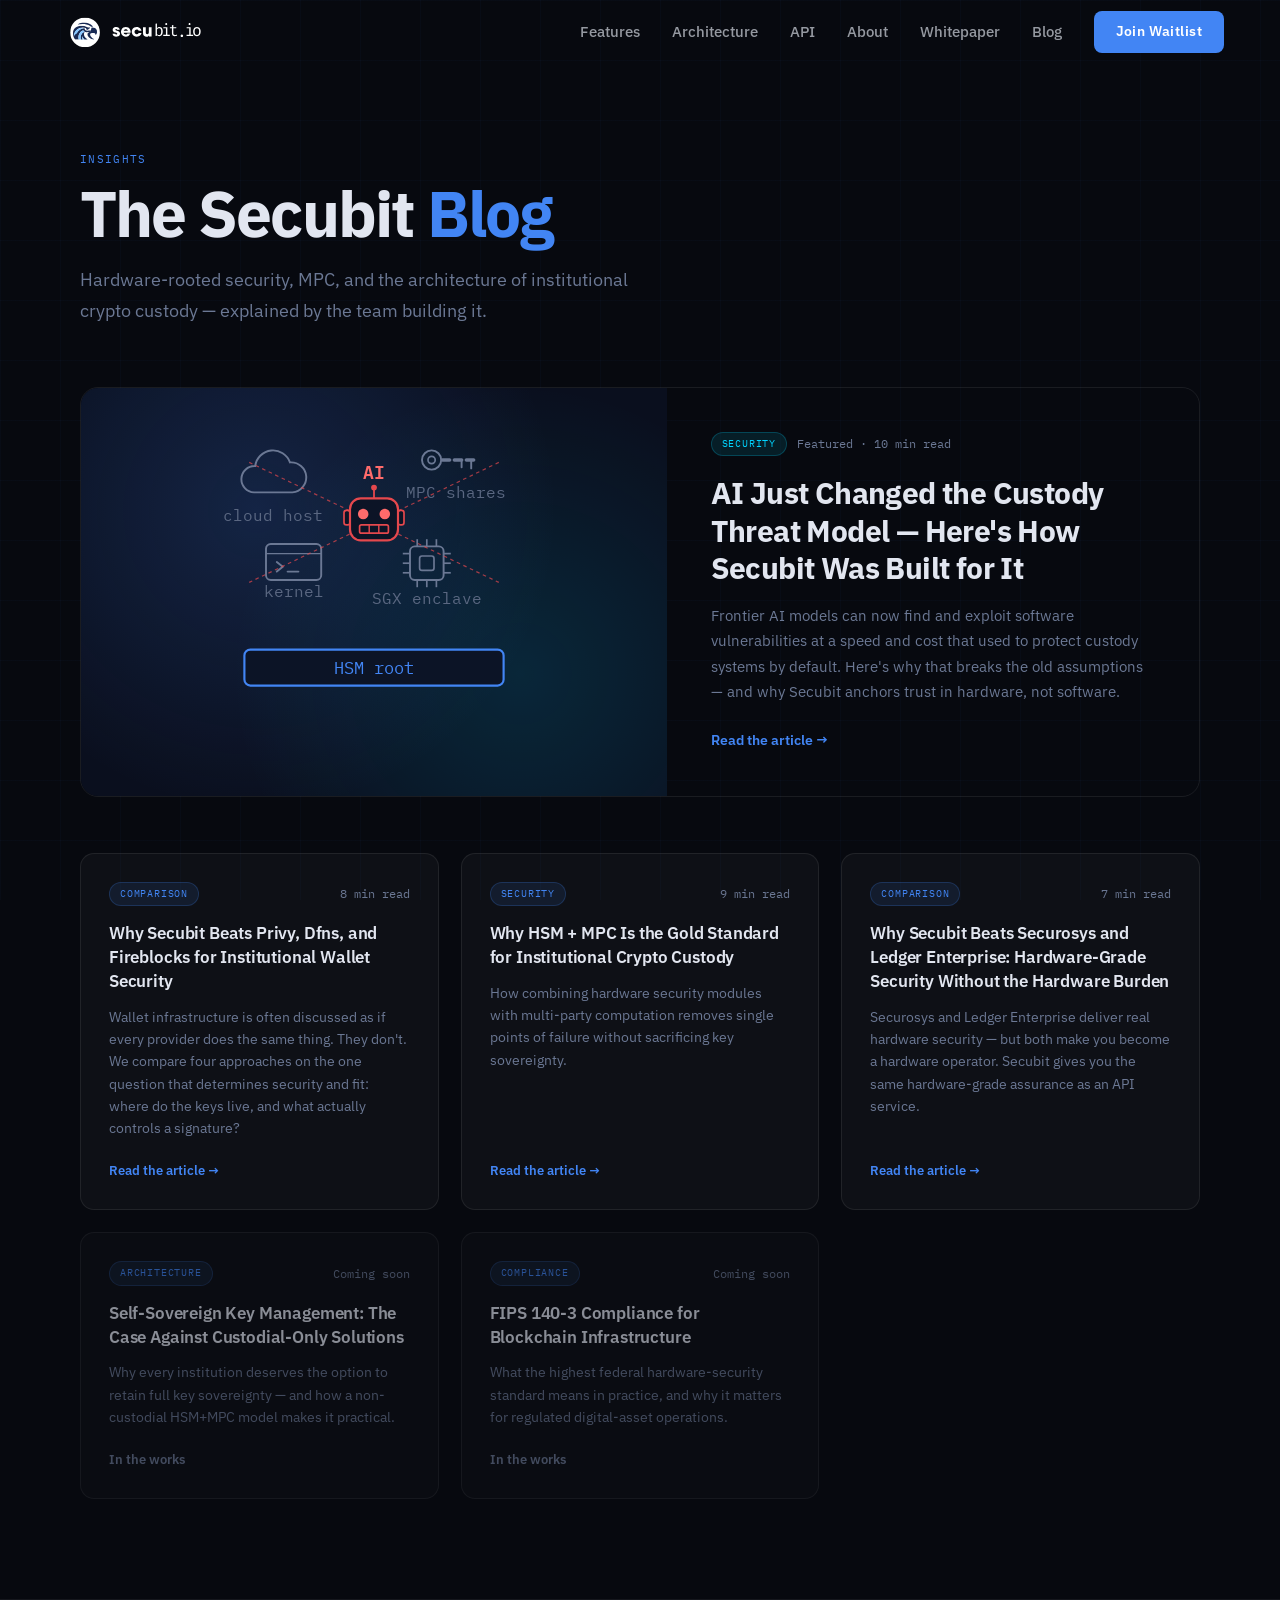
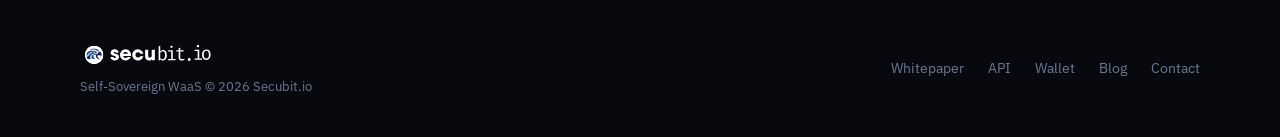
==== commit 1675bbdf: "fix the hero svg" ====
--- a/blogs/index.html
+++ b/blogs/index.html
@@ -33,7 +33,7 @@
       <!-- Featured post -->
       <a href="posts.html?post=ai-threats-to-crypto-custody" class="featured reveal">
         <div class="featured-visual">
-          <svg width="280" height="240" viewBox="0 0 280 240" fill="none" xmlns="http://www.w3.org/2000/svg">
+          <svg width="336" height="288" viewBox="0 0 280 240" fill="none" xmlns="http://www.w3.org/2000/svg">
             <g font-family="IBM Plex Mono, monospace" font-size="13">
               <!-- software layers being scanned by AI -->
               <!-- cloud host -->
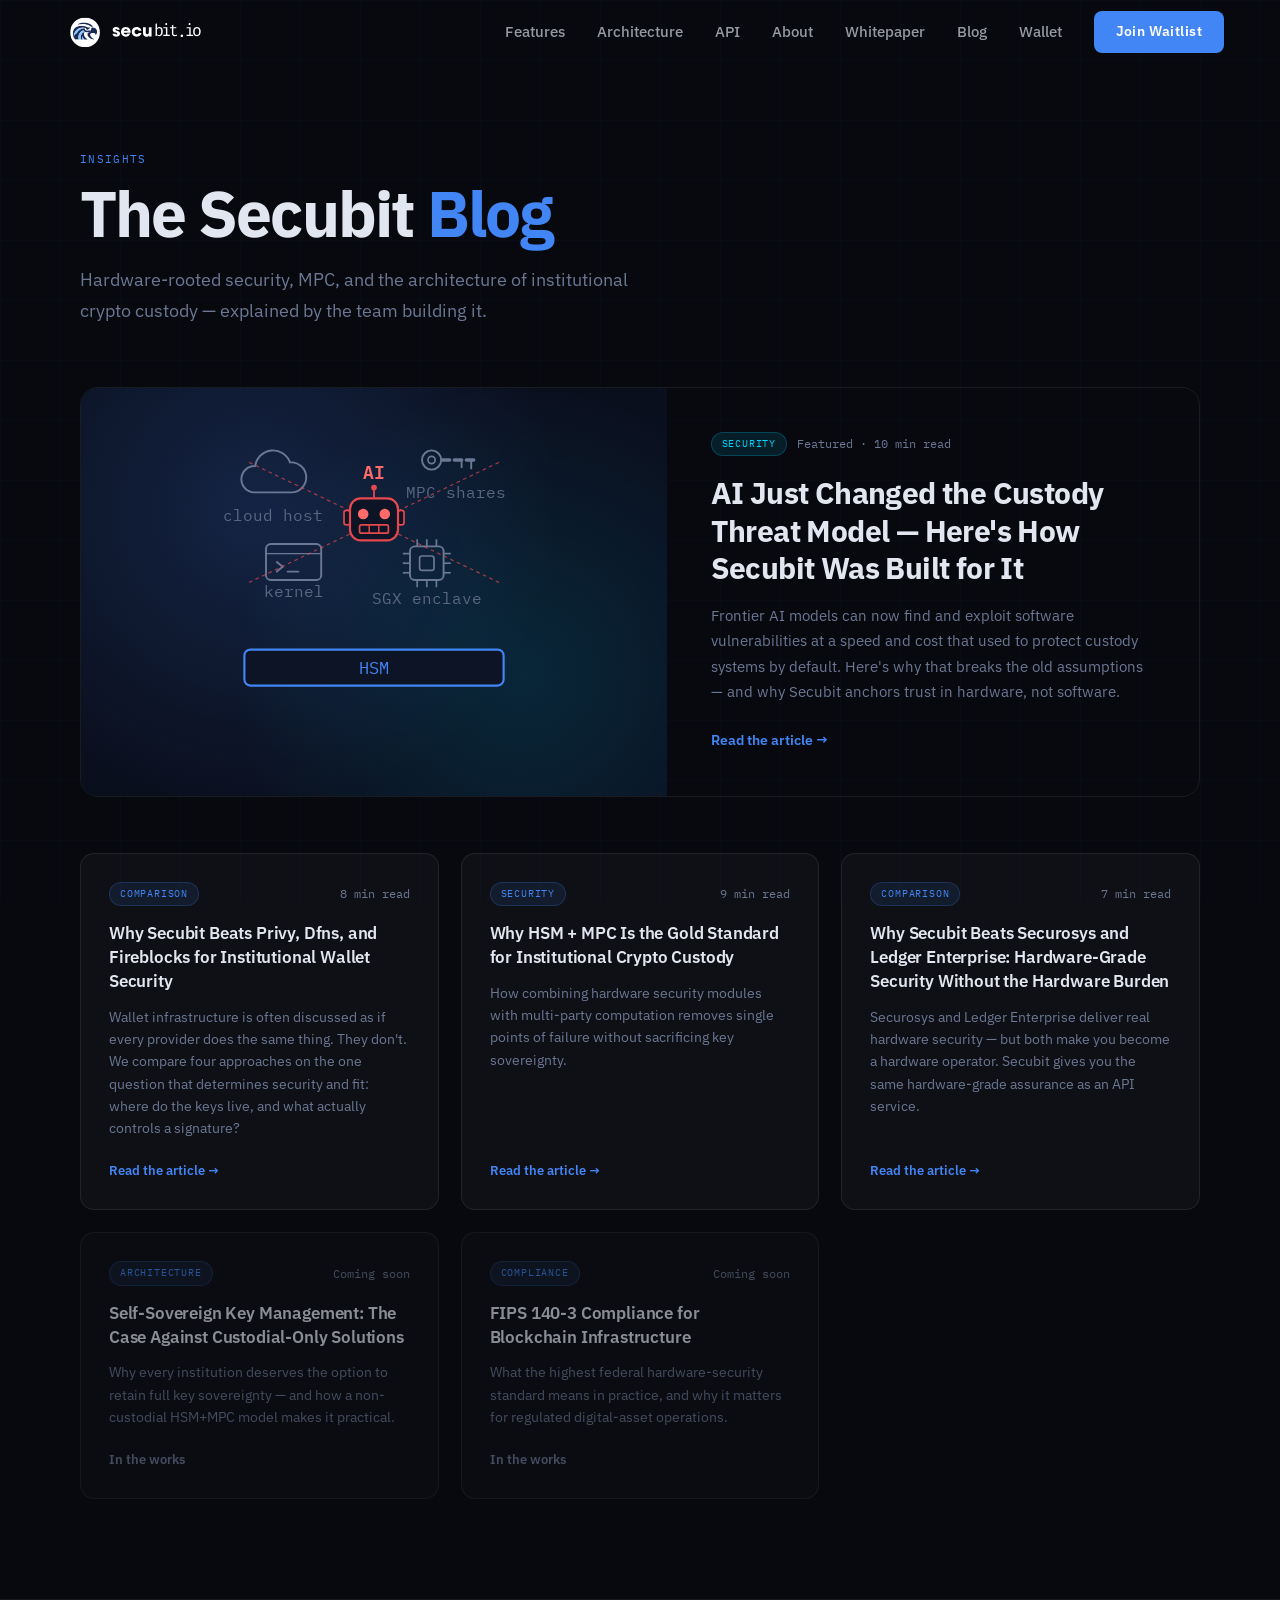
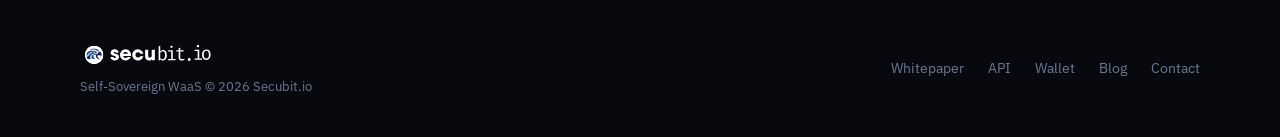
==== commit 5153faae: "fix the message" ====
--- a/blogs/index.html
+++ b/blogs/index.html
@@ -38,8 +38,8 @@
               <!-- software layers being scanned by AI -->
               <!-- cloud host -->
               <g transform="translate(0,-15)">
-                <path d="M40 52 a11 11 0 0 1 1 -22 a15 15 0 0 1 29 -3 a10 10 0 0 1 2 25 z" fill="none"
-                  stroke="#6b7894" stroke-width="1.6" />
+                <path d="M40 52 a11 11 0 0 1 1 -22 a15 15 0 0 1 29 -3 a10 10 0 0 1 2 25 z" fill="none" stroke="#6b7894"
+                  stroke-width="1.6" />
                 <text x="56" y="76" fill="#5a6781" text-anchor="middle">cloud host</text>
               </g>
               <!-- SGX enclave = CPU chip (sits lower than cloud & MPC) -->
@@ -64,18 +64,18 @@
               </g>
               <!-- MPC = split key shares -->
               <g transform="translate(-16,-34)">
-              <circle cx="204" cy="44" r="8" fill="none" stroke="#6b7894" stroke-width="1.6" />
-              <circle cx="204" cy="44" r="3" fill="none" stroke="#6b7894" stroke-width="1.4" />
-              <g stroke="#6b7894" stroke-width="3" stroke-linecap="round">
-                <line x1="213" y1="44" x2="219" y2="44" />
-                <line x1="223" y1="44" x2="229" y2="44" />
-                <line x1="233" y1="44" x2="239" y2="44" />
-              </g>
-              <g stroke="#6b7894" stroke-width="1.6" stroke-linecap="round">
-                <line x1="229" y1="44" x2="229" y2="50" />
-                <line x1="237" y1="44" x2="237" y2="51" />
-              </g>
-              <text x="224" y="76" fill="#5a6781" text-anchor="middle">MPC shares</text>
+                <circle cx="204" cy="44" r="8" fill="none" stroke="#6b7894" stroke-width="1.6" />
+                <circle cx="204" cy="44" r="3" fill="none" stroke="#6b7894" stroke-width="1.4" />
+                <g stroke="#6b7894" stroke-width="3" stroke-linecap="round">
+                  <line x1="213" y1="44" x2="219" y2="44" />
+                  <line x1="223" y1="44" x2="229" y2="44" />
+                  <line x1="233" y1="44" x2="239" y2="44" />
+                </g>
+                <g stroke="#6b7894" stroke-width="1.6" stroke-linecap="round">
+                  <line x1="229" y1="44" x2="229" y2="50" />
+                  <line x1="237" y1="44" x2="237" y2="51" />
+                </g>
+                <text x="224" y="76" fill="#5a6781" text-anchor="middle">MPC shares</text>
               </g>
               <!-- kernel = terminal window -->
               <rect x="50" y="80" width="46" height="30" rx="4" fill="none" stroke="#6b7894" stroke-width="1.6" />
@@ -104,7 +104,7 @@
               <!-- hardware root at the core -->
               <rect x="32" y="168" width="216" height="30" rx="5" fill="#0c1426" stroke="#4285F4" stroke-width="1.8" />
               <text x="140" y="183" fill="#4285F4" font-size="14" text-anchor="middle"
-                dominant-baseline="central">HSM root</text>
+                dominant-baseline="central">HSM</text>
             </g>
           </svg>
         </div>
@@ -140,7 +140,8 @@
         </a>
         <a href="posts.html?post=secubit-vs-securosys-ledger-enterprise" class="post-card linked reveal">
           <div class="tag-row"><span class="tag blue">Comparison</span><span class="meta">7 min read</span></div>
-          <h3>Why Secubit Beats Securosys and Ledger Enterprise: Hardware-Grade Security Without the Hardware Burden</h3>
+          <h3>Why Secubit Beats Securosys and Ledger Enterprise: Hardware-Grade Security Without the Hardware Burden
+          </h3>
           <p>Securosys and Ledger Enterprise deliver real hardware security — but both make you become a hardware
             operator. Secubit gives you the same hardware-grade assurance as an API service.</p>
           <div class="card-foot">Read the article →</div>
--- a/styles.css
+++ b/styles.css
@@ -124,7 +124,8 @@
     transition: background .3s, border-color .3s, backdrop-filter .3s;
 }
 
-nav.scrolled {
+nav.scrolled,
+nav.nav-open {
     background: rgba(7, 9, 15, .92);
     backdrop-filter: blur(14px);
     border-bottom: 1px solid rgba(255, 255, 255, .06);
@@ -134,10 +135,53 @@
     height: 48px;
 }
 
+.nav-right {
+    display: flex;
+    align-items: center;
+    gap: 32px;
+}
+
 .nav-links {
     display: flex;
     align-items: center;
     gap: 32px;
+}
+
+/* Hamburger toggle — hidden on desktop, shown via the mobile media query */
+.nav-toggle {
+    display: none;
+    flex-direction: column;
+    justify-content: center;
+    gap: 5px;
+    width: 44px;
+    height: 44px;
+    padding: 0;
+    background: none;
+    border: none;
+    cursor: pointer;
+    z-index: 110;
+}
+
+.nav-toggle span {
+    display: block;
+    width: 24px;
+    height: 2px;
+    margin: 0 auto;
+    background: #fff;
+    border-radius: 2px;
+    transition: transform .3s, opacity .3s;
+}
+
+nav.nav-open .nav-toggle span:nth-child(1) {
+    transform: translateY(7px) rotate(45deg);
+}
+
+nav.nav-open .nav-toggle span:nth-child(2) {
+    opacity: 0;
+}
+
+nav.nav-open .nav-toggle span:nth-child(3) {
+    transform: translateY(-7px) rotate(-45deg);
 }
 
 .nav-links a:not(.btn) {
@@ -935,8 +979,59 @@
         padding: 0 24px;
     }
 
+    /* Mobile bar: hamburger left · icon center · button right */
+    .nav-toggle {
+        display: flex;
+        position: absolute;
+        left: 16px;
+        top: 50%;
+        transform: translateY(-50%);
+    }
+
+    .nav-brand {
+        display: none;
+    }
+
+    .nav-right {
+        margin-left: auto;
+    }
+
+    .nav-links {
+        position: absolute;
+        top: 64px;
+        left: 0;
+        right: 0;
+        flex-direction: column;
+        align-items: stretch;
+        gap: 0;
+        padding: 8px 24px 20px;
+        background: rgba(7, 9, 15, .98);
+        backdrop-filter: blur(14px);
+        border-bottom: 1px solid rgba(255, 255, 255, .06);
+        transform: translateY(-12px);
+        opacity: 0;
+        visibility: hidden;
+        transition: transform .25s, opacity .25s, visibility .25s;
+    }
+
+    nav.nav-open .nav-links {
+        transform: translateY(0);
+        opacity: 1;
+        visibility: visible;
+    }
+
     .nav-links a:not(.btn) {
-        display: none;
+        padding: 14px 0;
+        font-size: 17px;
+        border-bottom: 1px solid rgba(255, 255, 255, .06);
+    }
+
+    .nav-links a:not(.btn):last-child {
+        border-bottom: none;
+    }
+
+    .nav-right {
+        gap: 14px;
     }
 
     #features,
